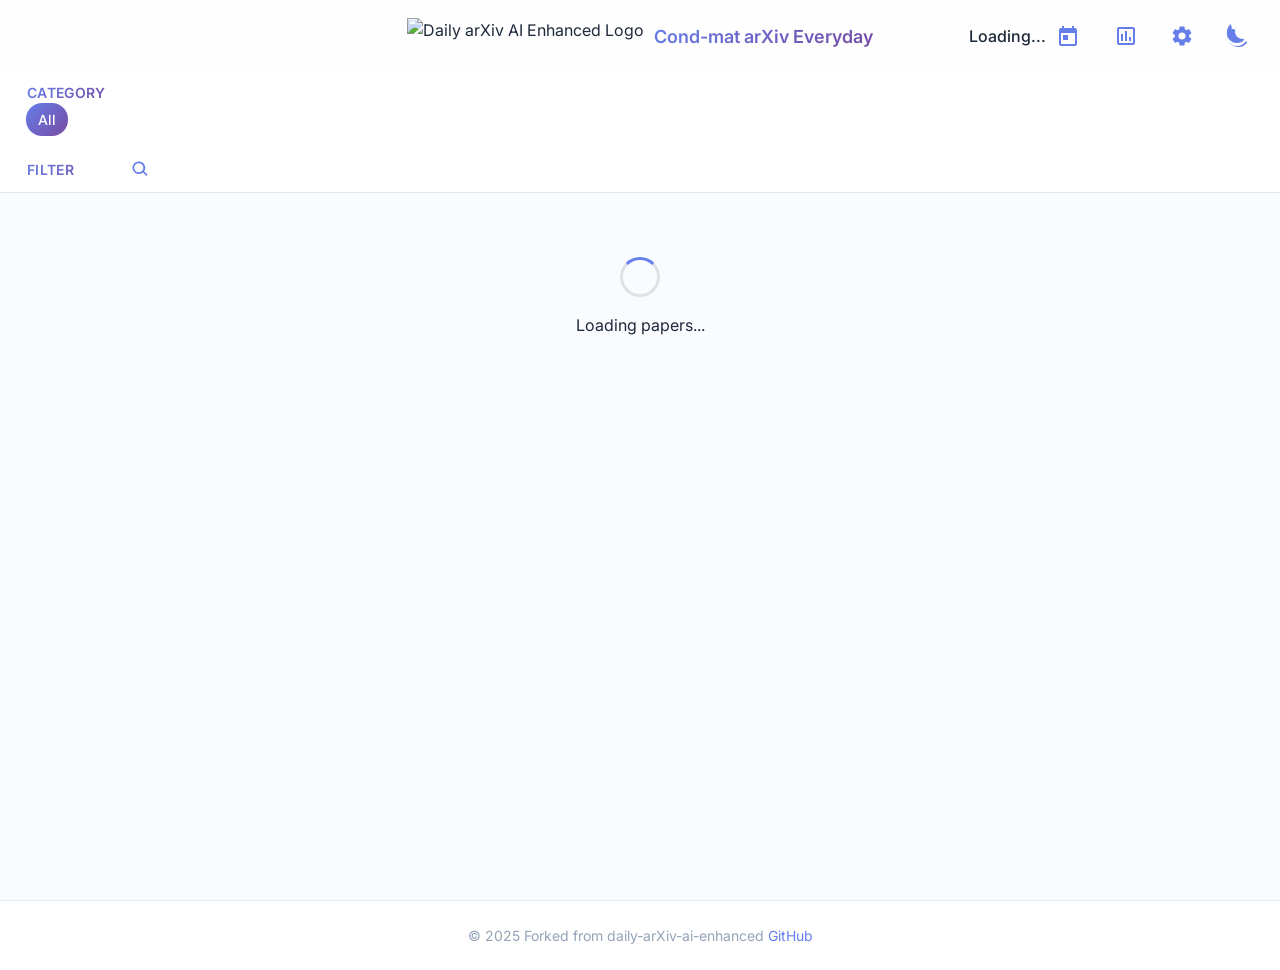
==== index.html @ be00973e "hide tool bar" ====
<!DOCTYPE html>
<html lang="zh-CN">
<head>
    <meta charset="UTF-8">
    <meta name="viewport" content="width=device-width, initial-scale=1.0">
    <meta name="description" content="Cond-mat arXiv Everyday">
    <title>Cond-mat arXiv Everyday</title>
    <link rel="icon" type="image/png" href="assets/logo2-removebg-preview.png">
    <link rel="shortcut icon" type="image/png" href="assets/logo2-removebg-preview.png">
    <link rel="stylesheet" href="css/styles.css?v=1.0.3">
    <link rel="stylesheet" href="https://fonts.googleapis.com/css2?family=Inter:wght@300;400;500;600;700&display=swap">
    <link rel="stylesheet" href="https://cdn.jsdelivr.net/npm/flatpickr/dist/flatpickr.min.css">
    <script src="https://cdn.jsdelivr.net/npm/flatpickr"></script>

    <script>
    window.MathJax = {
      tex: {
        inlineMath: [['$', '$'], ['\\(', '\\)']]
      }
    };
    </script>
    <script id="MathJax-script" async src="https://cdn.jsdelivr.net/npm/mathjax@3/es5/tex-mml-chtml.js"></script>

    <!-- Authentication Scripts -->
    <script src="js/auth-config.js"></script>
    <script src="js/auth.js"></script>
    <!-- Data Source Configuration -->
    <script src="js/data-config.js"></script>
    <script>
        // Check authentication on page load
        Auth.requireAuth();

        // Show logout button only if password protection is enabled
        document.addEventListener('DOMContentLoaded', function() {
            const logoutButton = document.getElementById('logoutButton');
            if (logoutButton && Auth.isPasswordEnabled()) {
                logoutButton.style.display = '';
            }
        });
    </script>

    <script>
        window.onerror = function(message, source, lineno, colno, error) {
            const errorDiv = document.createElement('div');
            errorDiv.style.position = 'fixed';
            errorDiv.style.bottom = '10px';
            errorDiv.style.left = '10px';
            errorDiv.style.backgroundColor = 'rgba(255, 0, 0, 0.8)';
            errorDiv.style.color = 'white';
            errorDiv.style.padding = '10px';
            errorDiv.style.borderRadius = '5px';
            errorDiv.style.zIndex = '10000';
            errorDiv.style.maxWidth = '80%';
            errorDiv.textContent = `错误: ${message} (${source}:${lineno}:${colno})`;
            document.body.appendChild(errorDiv);
            
            setTimeout(() => errorDiv.remove(), 5000);
            
            return false;
        };
    </script>
</head>
<body>
    <div class="app-container">
        <header>
            <div class="header-content">
                
                <div class="header-center">
                    <a href="index.html" class="site-logo">
                        <img src="assets/logo2-removebg-preview.png" alt="Daily arXiv AI Enhanced Logo" class="logo-image">
                        <span class="site-title">Cond-mat arXiv Everyday</span>
                    </a>
                </div>
                
                <div class="header-controls">
                    <div class="date-selector">
                        <div class="date-display">
                            <span id="currentDate">Loading...</span>
                            <button id="calendarButton" class="icon-button">
                                <svg width="24" height="24" viewBox="0 0 24 24" fill="none" xmlns="http://www.w3.org/2000/svg">
                                    <path d="M19 4H18V2H16V4H8V2H6V4H5C3.89 4 3.01 4.9 3.01 6L3 20C3 21.1 3.89 22 5 22H19C20.1 22 21 21.1 21 20V6C21 4.9 20.1 4 19 4ZM19 20H5V9H19V20ZM7 11H12V16H7V11Z" fill="currentColor"/>
                                </svg>
                            </button>
                        </div>
                    </div>
                    <a href="statistic.html" class="icon-button" title="Statistics">
                        <svg width="24" height="24" viewBox="0 0 24 24" fill="none" xmlns="http://www.w3.org/2000/svg">
                            <path d="M9 17H7V10H9V17ZM13 17H11V7H13V17ZM17 17H15V13H17V17ZM19 19H5V5H19V19.1V19ZM19 3H5C3.9 3 3 3.9 3 5V19C3 20.1 3.9 21 5 21H19C20.1 21 21 20.1 21 19V5C21 3.9 20.1 3 19 3Z" fill="currentColor"/>
                        </svg>
                    </a>
                    <a href="settings.html" class="icon-button" title="Settings">
                        <svg width="24" height="24" viewBox="0 0 24 24" fill="none" xmlns="http://www.w3.org/2000/svg">
                            <path d="M19.14 12.94c.04-.3.06-.61.06-.94 0-.32-.02-.64-.07-.94l2.03-1.58c.18-.14.23-.41.12-.61l-1.92-3.32c-.12-.22-.37-.29-.59-.22l-2.39.96c-.5-.38-1.03-.7-1.62-.94l-.36-2.54c-.04-.24-.24-.41-.48-.41h-3.84c-.24 0-.43.17-.47.41l-.36 2.54c-.59.24-1.13.57-1.62.94l-2.39-.96c-.22-.08-.47 0-.59.22L2.74 8.87c-.12.21-.08.47.12.61l2.03 1.58c-.05.3-.09.63-.09.94s.02.64.07.94l-2.03 1.58c-.18.14-.23.41-.12.61l1.92 3.32c.12.22.37.29.59.22l2.39-.96c.5.38 1.03.7 1.62.94l.36 2.54c.05.24.24.41.48.41h3.84c.24 0 .44-.17.47-.41l.36-2.54c.59-.24 1.13-.56 1.62-.94l2.39.96c.22.08.47 0 .59-.22l1.92-3.32c.12-.22.07-.47-.12-.61l-2.01-1.58zM12 15.6c-1.98 0-3.6-1.62-3.6-3.6s1.62-3.6 3.6-3.6 3.6 1.62 3.6 3.6-1.62 3.6-3.6 3.6z" fill="currentColor"/>
                        </svg>
                    </a>
                    <button id="themeToggle" class="icon-button" title="Toggle dark theme">
                        <svg id="themeIcon" width="24" height="24" viewBox="0 0 24 24" fill="none" xmlns="http://www.w3.org/2000/svg">
                            <!-- 月亮图标（暗色主题） -->
                            <path d="M9.37,5.51C9.19,6.15,9.1,6.82,9.1,7.5c0,4.08,3.32,7.4,7.4,7.4c0.68,0,1.35-0.09,1.99-0.27C17.45,17.55,14.26,19,10.8,19c-5.5,0-10-4.5-10-10 c0-3.46,1.45-6.65,3.84-8.9C5.1,2.13,5.59,2.5,6.03,2.93C2.93,5.08,1,8.3,1,12c0,5.5,4.5,10,10,10c3.7,0,6.92-1.93,8.77-4.84 c0.43,0.44,0.91,0.79,1.47,1.07C19.55,21.45,16.26,23,12.5,23C6.15,23,1,17.85,1,11.5C1,7.74,2.55,4.45,4.93,2.26 c0.28,0.56,0.63,1.04,1.07,1.47C5.08,5.07,5.5,5.1,5.92,5.1C6.7,5.1,7.46,5.26,8.17,5.56C8.54,5.41,8.96,5.51,9.37,5.51z" fill="currentColor"/>
                        </svg>
                    </button>
                    <button id="logoutButton" onclick="Auth.logout()" class="icon-button" title="Logout" style="border: none; background: transparent; cursor: pointer; color: #e74c3c; display: none;">
                        <svg width="24" height="24" viewBox="0 0 24 24" fill="none" xmlns="http://www.w3.org/2000/svg">
                            <path d="M17 7L15.59 8.41L18.17 11H8V13H18.17L15.59 15.59L17 17L22 12L17 7ZM4 5H12V3H4C2.9 3 2 3.9 2 5V19C2 20.1 2.9 21 4 21H12V19H4V5Z" fill="currentColor"/>
                        </svg>
                    </button>
                    <!-- <div class="view-controls">
                        <button id="toggleView" class="button">
                            <span class="view-icon">
                                <svg width="24" height="24" viewBox="0 0 24 24" fill="none" xmlns="http://www.w3.org/2000/svg">
                                    <path d="M4 11H9V5H4V11ZM4 18H9V12H4V18ZM10 18H15V12H10V18ZM16 18H21V12H16V18ZM10 11H15V5H10V11ZM16 5V11H21V5H16Z" fill="currentColor"/>
                                </svg>
                            </span>
                            <span>View</span>
                        </button>
                    </div> -->
                </div>
            </div>
            <div class="category-nav">
                <details class="category-label-container">
                    <summary class="category-nav-summary">
                        <span class="category-nav-label">Category</span>
                        <svg class="dropdown-icon" width="16" height="16" viewBox="0 0 24 24" fill="none" xmlns="http://www.w3.org/2000/svg">
                            <path d="M7 10L12 15L17 10" stroke="currentColor" stroke-width="2" stroke-linecap="round" stroke-linejoin="round"/>
                        </svg>
                    </summary>
                    <div class="category-scroll">
                        <button class="category-button active" data-category="all">All</button>
                        <!-- 分类按钮将通过 JavaScript 动态生成 -->
                    </div>
                </details>
                <!-- Filter Tag Container -->
                <div class="filter-label-container">
                    <span class="filter-nav-label">Filter</span>
                    <!-- Text Search (magnifier-triggered) -->
                    <div id="textSearchContainer" class="text-search">
                        <button id="textSearchToggle" class="icon-button" title="Search">
                            <svg width="20" height="20" viewBox="0 0 24 24" fill="none" xmlns="http://www.w3.org/2000/svg">
                                <path d="M10.5 3a7.5 7.5 0 105.07 13.07l3.68 3.68a1 1 0 001.41-1.41l-3.68-3.68A7.5 7.5 0 0010.5 3zm0 2a5.5 5.5 0 110 11 5.5 5.5 0 010-11z" fill="currentColor"/>
                            </svg>
                        </button>
                        <div class="search-input-wrapper" style="display: none;">
                            <input id="textSearchInput" type="text" placeholder="Type to search..." aria-label="Search" />
                            <button id="textSearchClear" class="clear-x" title="Clear" style="display: none;">×</button>
                        </div>
                    </div>
                    <div class="filter-scroll" id="filterTags">
                        <!-- Authors and Keywords will be dynamically added here -->
                    </div>
                </div>
            </div>
        </header>

        <main>
            <div class="date-picker-modal" id="datePickerModal">
                <div class="date-picker-content">
                    <div class="date-picker-body">
                        <h3 class="date-picker-title">Select Date</h3>
                        <div class="flatpickr-container">
                            <input type="text" id="datepicker" placeholder="Select Date" data-input>
                        </div>
                        <div class="date-range-selector">
                            <span class="toggle-label">Range</span>
                            <label class="toggle-switch">
                                <input type="checkbox" id="dateRangeMode">
                                <span class="toggle-slider"></span>
                            </label>
                        </div>
                    </div>
                </div>
            </div>

            <div class="paper-container" id="paperContainer">
                <div class="loading-container">
                    <div class="loading-spinner"></div>
                    <p>Loading papers...</p>
                </div>
            </div>
        </main>

        <div class="paper-modal" id="paperModal">
            <div class="paper-modal-content">
                <div class="paper-modal-header">
                    <h2 id="modalTitle">Details</h2>
                    <button id="closeModal" class="icon-button">
                        <svg width="24" height="24" viewBox="0 0 24 24" fill="none" xmlns="http://www.w3.org/2000/svg">
                            <path d="M19 6.41L17.59 5L12 10.59L6.41 5L5 6.41L10.59 12L5 17.59L6.41 19L12 13.41L17.59 19L19 17.59L13.41 12L19 6.41Z" fill="currentColor"/>
                        </svg>
                    </button>
                </div>
                <div class="paper-modal-body" id="modalBody">
                </div>
                <div class="paper-modal-footer">
                    <div class="paper-navigation">
                        <span class="navigation-hint">[ ] to navigate • space for random</span>
                        <span id="paperPosition" class="paper-position">-</span>
                    </div>
                    <div class="paper-modal-buttons">
                    <a id="kimiChatLink" href="#" target="_blank" class="button icon-button" title="Open in KimiChat">
                        <svg width="24" height="24" viewBox="0 0 24 24" fill="none" xmlns="http://www.w3.org/2000/svg">
                            <text x="4" y="17" fill="#a42c25" font-family="Arial" font-weight="bold" font-size="14">AI</text>
                        </svg>
                    </a>
                    <a id="pdfLink" href="#" target="_blank" class="button icon-button" title="Open PDF">
                        <svg width="24" height="24" viewBox="0 0 24 24" fill="none" xmlns="http://www.w3.org/2000/svg">
                            <path d="M20 2H8C6.9 2 6 2.9 6 4V16C6 17.1 6.9 18 8 18H20C21.1 18 22 17.1 22 16V4C22 2.9 21.1 2 20 2ZM20 16H8V4H20V16ZM4 6H2V20C2 21.1 2.9 22 4 22H18V20H4V6ZM16 12V9C16 8.45 15.55 8 15 8H13V13H15C15.55 13 16 12.55 16 12ZM14 9H15V12H14V9ZM18 11H19V10H18V9H19V8H17V13H18V11ZM10 11H11C11.55 11 12 10.55 12 10V9C12 8.45 11.55 8 11 8H9V13H10V11ZM10 9H11V10H10V9Z" fill="#a42c25"/>
                        </svg>
                    </a>
                    <a id="htmlLink" href="#" target="_blank" class="button icon-button" title="Open HTML">
                        <svg width="24" height="24" viewBox="0 0 24 24" fill="none" xmlns="http://www.w3.org/2000/svg">
                            <path d="M7 17L3 12L7 7M17 17L21 12L17 7M14 5L10 19" stroke="#a42c25" stroke-width="2" stroke-linecap="round" stroke-linejoin="round"/>
                        </svg>
                    </a>
                    <a id="githubLink" href="#" target="_blank" class="button icon-button" title="Open GitHub" style="display: none;">
                        <svg width="24" height="24" viewBox="0 0 24 24" fill="none" xmlns="http://www.w3.org/2000/svg">
                            <path fill-rule="evenodd" clip-rule="evenodd" d="M12 2C6.477 2 2 6.484 2 12.017c0 4.425 2.865 8.18 6.839 9.504.5.092.682-.217.682-.483 0-.237-.008-.868-.013-1.703-2.782.605-3.369-1.343-3.369-1.343-.454-1.158-1.11-1.466-1.11-1.466-.908-.62.069-.608.069-.608 1.003.07 1.531 1.032 1.531 1.032.892 1.53 2.341 1.088 2.91.832.092-.647.35-1.088.636-1.338-2.22-.253-4.555-1.113-4.555-4.951 0-1.093.39-1.988 1.029-2.688-.103-.253-.446-1.272.098-2.65 0 0 .84-.27 2.75 1.026A9.564 9.564 0 0112 6.844c.85.004 1.705.115 2.504.337 1.909-1.296 2.747-1.027 2.747-1.027.546 1.379.202 2.398.1 2.651.64.7 1.028 1.595 1.028 2.688 0 3.848-2.339 4.695-4.566 4.943.359.309.678.92.678 1.855 0 1.338-.012 2.419-.012 2.747 0 .268.18.58.688.482A10.019 10.019 0 0022 12.017C22 6.484 17.522 2 12 2z" fill="#a42c25"/>
                        </svg>
                    </a>
                    <a id="paperLink" href="#" target="_blank" class="button icon-button primary" title="Open in arXiv">
                        <svg width="24" height="24" viewBox="0 0 246.978 110.119" fill="none" xmlns="http://www.w3.org/2000/svg">
                            <path d="M134.811 46.23l24.36-29.89c1.492-1.989 2.2-3.03 1.492-4.723a5.142 5.142 0 0 0-4.481-3.161h0a4.024 4.024 0 0 0-3.008 1.108L127.035 37.824zM168.108 102.071l-32.363-38.283-.972 1.033-7.789-9.214-7.743-9.357-4.695 5.076a4.769 4.769 0 0 0 .015 6.53l47.786 51.074a3.913 3.913 0 0 0 3.137 1.192 4.394 4.394 0 0 0 4.027-2.818c.724-1.73-.076-3.441-1.403-5.233zM121.05 64.817l6.052 6.485-26.553 28.128a2.98 2.98 0 0 1-2.275 1.194 3.449 3.449 0 0 1-3.241-2.144c-.513-1.231.166-3.15 1.122-4.168l.023-.024.021-.026 24.851-29.448m-.047-1.882l-25.76 30.524c-1.286 1.372-2.084 3.777-1.365 5.5a4.705 4.705 0 0 0 4.4 2.914 4.191 4.191 0 0 0 3.161-1.563l27.382-29.007-7.814-8.372zM69.406 31.884c1.859 0 3.1 1.24 3.985 3.453 1.062-2.213 2.568-3.453 4.694-3.453h14.878a4.062 4.062 0 0 1 4.074 4.074v7.828c0 2.656-1.327 4.074-4.074 4.074-2.656 0-4.074-1.418-4.074-4.074V40.03H78.35a2.411 2.411 0 0 0-2.656 2.745v27.188h10.007c2.658 0 4.074 1.329 4.074 4.074s-1.416 4.074-4.074 4.074H59.311c-2.659 0-3.986-1.328-3.986-4.074s1.327-4.074 3.986-4.074h8.236V40.03h-7.263c-2.656 0-3.985-1.329-3.985-4.074 0-2.658 1.329-4.074 3.985-4.074zM181.068 31.884c2.656 0 4.074 1.416 4.074 4.074v34.007h10.1c2.746 0 4.074 1.329 4.074 4.074s-1.328 4.074-4.074 4.074h-28.607c-2.656 0-4.074-1.328-4.074-4.074s1.418-4.074 4.074-4.074h10.362V40.03h-8.533c-2.744 0-4.073-1.329-4.073-4.074 0-2.658 1.329-4.074 4.073-4.074zm4.22-17.615a5.859 5.859 0 1 1-5.819-5.819 5.9 5.9 0 0 1 5.819 5.819zM246.978 35.958a4.589 4.589 0 0 1-.267 1.594L231.835 75.63a3.722 3.722 0 0 1-3.721 2.48h-5.933a3.689 3.689 0 0 1-3.808-2.48l-15.055-38.081a3.23 3.23 0 0 1-.355-1.594 4.084 4.084 0 0 1 4.164-4.074 3.8 3.8 0 0 1 3.718 2.656l14.348 36.134 13.9-36.134a3.8 3.8 0 0 1 3.72-2.656 4.084 4.084 0 0 1 4.165 4.077zM32.445 31.884c5.018 0 8.206 3.312 8.206 8.4v37.831H5.143A4.813 4.813 0 0 1 0 73.186V60.157a8.256 8.256 0 0 1 7-8.148l25.507-3.572v-8.4H4.141A4.014 4.014 0 0 1 0 35.958c0-2.87 2.143-4.074 4.355-4.074zm.059 38.081V56.672l-24.354 3.4v9.9zM90.373 1.25h.077c1 .024 2.236 1.245 2.589 1.669l.023.028.024.026 46.664 50.433a3.173 3.173 0 0 1-.034 4.336l-4.893 5.2-6.876-8.134L88.487 7.13c-1.508-2.166-1.617-2.836-1.191-3.858a3.353 3.353 0 0 1 3.077-2.02m0-1.25a4.606 4.606 0 0 0-4.231 2.789c-.705 1.692-.2 2.88 1.349 5.1l39.493 47.722 7.789 9.214 5.853-6.221a4.417 4.417 0 0 0 .042-6.042L94.004 2.13S92.291.05 90.48.006z" fill="#a42c25"/>
                        </svg>
                    </a>
                    </div>
                </div>
                <div class="paper-modal-resize-handle" aria-hidden="true" title="Drag to resize"></div>
            </div>
        </div>
    </div>
    
    <footer>
        <div class="footer-content">
            <p>&copy; 2025 Forked from daily-arXiv-ai-enhanced <a href="https://github.com/dw-dengwei/daily-arXiv-ai-enhanced" target="_blank">GitHub</a></p>
        </div>
    </footer>

    <!-- 回到顶部按钮 -->
    <button id="backToTop" class="back-to-top" title="back to top">
        <svg width="24" height="24" viewBox="0 0 24 24" fill="none" xmlns="http://www.w3.org/2000/svg">
            <path d="M7 14L12 9L17 14" stroke="currentColor" stroke-width="2" stroke-linecap="round" stroke-linejoin="round"/>
        </svg>
    </button>

    <script>
      // 在桌面端默认展开分类下拉菜单
      document.addEventListener('DOMContentLoaded', function() {
        const categoryDetails = document.querySelector('details.category-label-container');
        if (categoryDetails && window.innerWidth >= 769) {
          categoryDetails.open = true;
          // 可选：阻止在桌面端关闭
          categoryDetails.addEventListener('toggle', function(e) {
            if (window.innerWidth >= 769) {
              this.open = true;
            }
          });
        }
      });
    </script>
    <script src="js/app.js?v=1.0.3"></script>
</body>
</html>
---- css/styles.css ----
/* 基础样式 */
:root {
  --primary-color: #667eea;
  --secondary-color: #764ba2;
  --accent-color: #6d2dad;
  --gradient-primary: linear-gradient(135deg, #667eea 0%, #764ba2 100%);
  --gradient-light: linear-gradient(135deg, #e0e7ff 0%, #f3e8ff 100%);
  --background-color: #fafbff;
  --card-bg-color: #ffffff;
  --background-hover: #f1f5f9;
  --text-color: #1e293b;
  --text-secondary: #475569;
  --text-tertiary: #94a3b8;
  --border-color: #e2e8f0;
  --border-accent: rgba(102, 126, 234, 0.2);
  --shadow-sm: 0 1px 3px rgba(102, 126, 234, 0.1);
  --shadow-md: 0 4px 15px rgba(102, 126, 234, 0.15);
  --shadow-lg: 0 8px 25px rgba(102, 126, 234, 0.2);
  --radius-sm: 8px;
  --radius-md: 12px;
  --transition: all 0.2s ease;
  --match-highlight: rgba(255, 223, 77, 0.22); /* 更明显的浅黄色背景 */
  --gold-color: #ffd700;
  --gold-dark: #d4af37;
  --gold-gradient: linear-gradient(135deg, #ffd700 0%, #d4af37 100%);
  --author-color: #10b981;
  --author-gradient: linear-gradient(135deg, #10b981 0%, #059669 100%);
  --keyword-color: #8b5cf6;
  --keyword-gradient: linear-gradient(135deg, #8b5cf6 0%, #7c3aed 100%);
}

* {
  margin: 0;
  padding: 0;
  box-sizing: border-box;
}

body {
  font-family: 'Inter', -apple-system, BlinkMacSystemFont, 'Segoe UI', Roboto, Helvetica, Arial, sans-serif;
  background-color: var(--background-color);
  color: var(--text-color);
  line-height: 1.5;
  -webkit-font-smoothing: antialiased;
  -moz-osx-font-smoothing: grayscale;
}

a {
  color: var(--primary-color);
  text-decoration: none;
}

a:hover {
  text-decoration: underline;
}

button {
  cursor: pointer;
  border: none;
  background: none;
  font: inherit;
  color: inherit;
}

.button {
  display: inline-flex;
  align-items: center;
  justify-content: center;
  gap: 8px;
  padding: 8px 16px;
  border-radius: var(--radius-sm);
  font-weight: 500;
  transition: var(--transition);
  background-color: var(--background-hover);
}

.button:hover {
  background-color: var(--border-color);
}

.button.primary {
  background: var(--gradient-primary);
  color: white;
  box-shadow: var(--shadow-sm);
}

.button.primary:hover {
  box-shadow: var(--shadow-md);
  transform: translateY(-1px);
}

.icon-button {
  display: flex;
  align-items: center;
  justify-content: center;
  width: 36px;
  height: 36px;
  border-radius: 50%;
  transition: var(--transition);
  color: var(--primary-color);
}

.icon-button:hover {
  background-color: rgba(102, 126, 234, 0.1);
}

/* 视图控制按钮样式 */
.view-controls {
  display: flex;
  align-items: center;
  gap: 4px;
}

.view-icon {
  display: flex;
  align-items: center;
  justify-content: center;
  margin-right: 2px;
  color: var(--primary-color);
  font-size: 14px;
}

.view-controls .button {
  border: 1px solid var(--border-accent);
  background-color: rgba(102, 126, 234, 0.05);
  padding: 4px 10px;
  font-size: 13px;
}

.view-controls .button:hover {
  background-color: rgba(102, 126, 234, 0.1);
}

.view-controls .button.active {
  background-color: rgba(102, 126, 234, 0.15);
  border-color: var(--primary-color);
  color: var(--primary-color);
  font-weight: 500;
}

/* 布局容器 */
.app-container {
  display: flex;
  flex-direction: column;
  min-height: 100vh;
}

/* 页头 */
header {
  position: sticky;
  top: 0;
  z-index: 100;
  background-color: rgba(255, 255, 255, 0.8);
  backdrop-filter: blur(10px);
  -webkit-backdrop-filter: blur(10px);
  border-bottom: 1px solid var(--border-color);
  max-height: 720px;
  overflow: hidden;
  will-change: max-height;
  transition: max-height 0.28s ease, border-color 0.28s ease, background-color 0.28s ease;
}

body.header-collapsed header {
  max-height: 0;
  border-bottom-color: transparent;
}

.header-content {
  display: flex;
  justify-content: space-between;
  align-items: center;
  padding: 16px 24px;
  max-width: 1440px;
  margin: 0 auto;
  width: 100%;
}

.header-left {
  display: flex;
  align-items: center;
  gap: 16px;
}

.header-center {
  display: flex;
  align-items: center;
  justify-content: center;
  position: absolute;
  left: 50%;
  transform: translateX(-50%);
}

.site-logo {
  display: flex;
  align-items: center;
  gap: 10px;
  text-decoration: none !important;
  color: var(--text-color);
  transition: var(--transition);
}

.site-logo:hover {
  text-decoration: none;
  opacity: 0.9;
}

.logo-image {
  height: 36px;
  width: auto;
}

.site-title {
  font-size: 18px;
  font-weight: 600;
  background: var(--gradient-primary);
  -webkit-background-clip: text;
  -webkit-text-fill-color: transparent;
  background-clip: text;
}

.header-content h1 {
  font-size: 20px;
  font-weight: 600;
}

.github-button {
  display: flex;
  align-items: center;
  gap: 8px;
  padding: 8px 16px;
  border-radius: 24px;
  background: var(--gradient-primary);
  color: white;
  font-size: 14px;
  font-weight: 500;
  transition: var(--transition);
  text-decoration: none !important;
  box-shadow: var(--shadow-sm);
}

.github-button:hover {
  background: var(--gradient-primary);
  text-decoration: none !important;
  transform: translateY(-1px);
  color: white;
  box-shadow: var(--shadow-md);
}

.github-button svg {
  fill: white;
}

.github-text {
  font-weight: 500;
}

.github-stats {
  display: flex;
  gap: 6px;
}

.star-badge,
.fork-badge {
  display: flex;
  align-items: center;
  gap: 4px;
  background-color: rgba(255, 255, 255, 0.25);
  border-radius: 12px;
  padding: 4px 8px;
  font-size: 12px;
  font-weight: 600;
}

.star-badge svg {
  fill: white;
  filter: drop-shadow(0 0 2px rgba(255, 255, 255, 0.3));
}

.fork-badge svg {
  fill: white;
  filter: drop-shadow(0 0 2px rgba(255, 255, 255, 0.3));
}

.star-count,
.fork-count {
  color: white;
  font-weight: 600;
}

.header-controls {
  display: flex;
  align-items: center;
  gap: 20px;
  margin-left: auto; 
}

.date-selector {
  display: flex;
  align-items: center;
  gap: 8px;
  border-radius: var(--radius-sm);
  padding: 2px;
}

.date-display {
  display: flex;
  align-items: center;
  gap: 4px;
  font-weight: 500;
  color: var(--text-color);
}

/* 类别导航栏 */
.category-nav {
  background-color: rgba(255, 255, 255, 0.8);
  backdrop-filter: blur(10px);
  -webkit-backdrop-filter: blur(10px);
  position: sticky;
  top: 70px;
  z-index: 10;
  min-height: 80px;
  display: flex;
  flex-direction: column;
  align-items: center; /* 居中显示 */
}

.category-nav::-webkit-scrollbar {
  display: none;
}

.category-label-container {
  display: flex;
  align-items: center;
  max-width: 1440px; /* 与main容器的max-width相同 */
  width: 100%;
  padding: 10px 24px 5px 24px; /* 减少上下内边距 */
  margin: 0 auto; /* 居中显示 */
  position: relative;
}

/* 分类下拉菜单样式 */
details.category-label-container > summary {
  list-style: none;
}
details.category-label-container > summary::-webkit-details-marker {
  display: none;
}

.category-nav-summary {
  display: flex;
  align-items: center;
  cursor: pointer;
}

.dropdown-icon {
  margin-left: 8px;
  transition: transform 0.2s ease;
}
details[open].category-label-container .dropdown-icon {
  transform: rotate(180deg);
}

/* 桌面端：保持展开状态，隐藏下拉图标 */
@media (min-width: 769px) {
  details.category-label-container {
    display: block;
  }
  .category-nav-summary .dropdown-icon {
    display: none;
  }
  details.category-label-container .category-scroll {
    display: flex;
  }
}

/* 移动端：可折叠样式 */
@media (max-width: 768px) {
  details.category-label-container {
    display: block;
    width: 100%;
  }
  .category-nav-summary {
    width: 100%;
    justify-content: space-between;
    padding: 8px 16px;
  }
  details.category-label-container .category-scroll {
    display: none;
    flex-wrap: wrap;
    padding: 8px 16px;
    gap: 8px;
  }
  details[open].category-label-container .category-scroll {
    display: flex;
  }
}


.category-nav-label, .filter-nav-label {
  font-weight: 600;
  background: var(--gradient-primary);
  -webkit-background-clip: text;
  -webkit-text-fill-color: transparent;
  background-clip: text;
  margin-right: 8px; /* 减少右侧间距 */
  white-space: nowrap;
  min-width: 90px; /* 减少宽度从120px到90px */
  letter-spacing: 0.3px; /* 减少字母间距 */
  font-size: 14px; /* 减小字体大小 */
  text-transform: uppercase;
  opacity: 1; /* 增加不透明度 */
  position: relative;
  z-index: 1;
  padding-left: 3px; /* 减少左侧内边距 */
}

/* 删除装饰线的CSS规则 */
.category-nav-label::after, .keyword-nav-label::after {
  content: none; /* 移除装饰线 */
}

.category-scroll {
  display: flex;
  flex-wrap: wrap;        /* 允许换行 */
  gap: 10px;
  width: 100%;
  justify-content: flex-start;
  overflow-x: hidden;     /* 不需要横向滚动 */
  white-space: normal;    /* 允许换行 */
}

.filter-scroll {
  display: flex;
  overflow-x: auto;
  gap: 10px;
  -ms-overflow-style: none;
  scrollbar-width: none;
  width: 100%;
  justify-content: flex-start; /* 改为左对齐 */
  flex-wrap: nowrap; /* 禁止换行 */
  white-space: nowrap; /* 确保内容不会换行 */
  /* 添加鼠标滚轮横向滚动支持 */
  overflow-y: hidden;
}

/* Text search UI */
.text-search {
  display: inline-flex;
  align-items: center;
  gap: 8px;
  margin-right: 8px;
}

.text-search .search-input-wrapper {
  display: inline-flex;
  align-items: center;
  gap: 6px;
  background-color: var(--background-hover);
  border: 1px solid var(--border-accent);
  border-radius: 16px;
  padding: 4px 8px;
}

#textSearchInput {
  border: none;
  outline: none;
  background: transparent;
  font-size: 14px;
  color: var(--text-color);
  width: 220px;
}

.text-search .clear-x {
  width: 22px;
  height: 22px;
  border-radius: 50%;
  background-color: rgba(0,0,0,0.08);
  color: var(--text-secondary);
  display: inline-flex;
  align-items: center;
  justify-content: center;
}

.text-search .clear-x:hover {
  background-color: rgba(0,0,0,0.14);
}

.filter-scroll::-webkit-scrollbar {
  display: none;
}

.filter-label-container {
  display: flex;
  align-items: center;
  max-width: 1440px; /* 与main容器的max-width相同 */
  width: 100%;
  padding: 10px 24px 5px 24px; /* 与category标签容器保持一致 */
  margin: 0 auto; /* 居中显示 */
  position: relative;
}

.category-button {
  display: inline-flex;
  align-items: center;
  justify-content: center;
  flex-shrink: 0;
  padding: 6px 12px;
  background-color: var(--background-hover);
  border-radius: 16px;
  font-size: 14px;
  font-weight: 500;
  color: var(--text-secondary);
  transition: var(--transition);
  white-space: nowrap;
  margin: 0 2px;
  box-shadow: 0 1px 2px rgba(0, 0, 0, 0.04);
}

.keyword-tag {
  display: inline-flex;
  align-items: center;
  justify-content: center;
  flex-shrink: 0;
  padding: 6px 12px;
  background-color: var(--background-hover);
  border-radius: 16px;
  font-size: 14px;
  font-weight: 500;
  color: var(--text-secondary);
  transition: var(--transition);
  white-space: nowrap;
  cursor: pointer;
  margin: 0 2px;
  box-shadow: 0 1px 2px rgba(0, 0, 0, 0.04);
}

.category-count {
  display: inline-flex;
  align-items: center;
  justify-content: center;
  margin-left: 6px;
  min-width: 20px;
  height: 20px;
  background-color: rgba(0, 0, 0, 0.05);
  border-radius: 10px;
  font-size: 12px;
  padding: 0 6px;
  transition: var(--transition);
}

.category-button:hover {
  background-color: var(--border-color);
  color: var(--text-color);
}

.keyword-tag:hover {
  background-color: var(--border-color);
  color: var(--text-color);
}

.category-button.active {
  background: var(--gradient-primary);
  color: white;
  box-shadow: var(--shadow-sm);
}

/* 作者按钮样式 */
.author-button {
  background-color: rgba(102, 126, 234, 0.08); /* primary tint */
  color: var(--primary-color);
  border: 1px solid rgba(102, 126, 234, 0.25);
}

.author-button:hover {
  background-color: rgba(102, 126, 234, 0.12);
  border-color: rgba(102, 126, 234, 0.35);
}

.author-button.active {
  background: var(--gradient-primary);
  color: white;
  border-color: var(--primary-color);
  box-shadow: 0 2px 8px rgba(102, 126, 234, 0.25);
}

/* 关键词按钮样式 */
.keyword-button {
  background-color: rgba(167, 139, 250, 0.10); /* accent tint */
  color: var(--accent-color);
  border: 1px solid rgba(167, 139, 250, 0.25);
}

.keyword-button:hover {
  background-color: rgba(167, 139, 250, 0.14);
  border-color: rgba(167, 139, 250, 0.35);
}

.keyword-button.active {
  background: linear-gradient(135deg, var(--accent-color) 0%, var(--secondary-color) 100%);
  color: white;
  border-color: var(--accent-color);
  box-shadow: 0 2px 8px rgba(167, 139, 250, 0.25);
}

.keyword-tag.active {
  background: var(--gradient-primary);
  color: white;
  box-shadow: var(--shadow-sm);
}

.category-button.active .category-count {
  background-color: rgba(255, 255, 255, 0.3);
  color: #fff;
}

/* 标签动画效果 */
.keyword-tag.tag-appear,
.category-button.tag-appear {
  animation: tagAppear 0.3s ease;
}

.keyword-tag.tag-highlight,
.category-button.tag-highlight {
  animation: tagHighlight 1s ease;
}

@keyframes tagAppear {
  0% {
    opacity: 0;
    transform: translateY(10px);
  }
  100% {
    opacity: 1;
    transform: translateY(0);
  }
}

@keyframes tagHighlight {
  0% {
    transform: scale(1);
    box-shadow: 0 0 0 rgba(102, 126, 234, 0.4);
  }
  50% {
    transform: scale(1.05);
    box-shadow: 0 0 8px rgba(102, 126, 234, 0.6);
  }
  100% {
    transform: scale(1);
    box-shadow: 0 0 0 rgba(102, 126, 234, 0.4);
  }
}

/* 主要内容区域 */
main {
  flex: 1;
  padding: 0 24px 24px 24px; /* 修改上边距为0，保持左右下边距 */
  max-width: 1440px;
  margin: 0 auto;
  width: 100%;
}

/* 论文容器 - 网格视图 */
.paper-container {
  display: grid;
  grid-template-columns: repeat(auto-fill, minmax(350px, 1fr));
  gap: 30px;
  margin-top: 24px;
  align-items: flex-start;
}

/* 论文容器 - 列表视图 */
.paper-container.list-view {
  display: flex;
  flex-direction: column;
  gap: 20px;
}

/* 论文卡片 - 网格视图 */
.paper-card {
  background-color: var(--card-bg-color);
  border-radius: var(--radius-md);
  box-shadow: var(--shadow-sm);
  overflow: visible;
  transition: var(--transition);
  cursor: pointer;
  height: auto;
  min-height: 100%;
  display: flex;
  flex-direction: column;
  position: relative;
}

.paper-card:hover {
  box-shadow: var(--shadow-md);
  transform: translateY(-2px);
  background-color: var(--background-light);
}

.paper-card-header {
  padding: 16px;
  border-bottom: 1px solid var(--border-color);
}

.paper-card-title {
  font-size: 16px;
  font-weight: 600;
  margin-bottom: 12px;
  line-height: 1.5;
  overflow: visible;
}

.paper-card-authors {
  font-size: 14px;
  color: var(--text-secondary);
  margin-bottom: 12px;
  line-height: 1.4;
  overflow: visible;
}

/* 作者列表项样式 */
.paper-card-authors .author-item {
  display: inline;
  white-space: nowrap;
}

/* 作者省略号样式 */
.paper-card-authors .author-ellipsis {
  display: inline;
  color: var(--text-tertiary);
  font-weight: 500;
  margin: 0 2px;
  user-select: none;
}

.paper-card-categories {
  display: flex;
  flex-wrap: wrap;
  gap: 6px;
  margin-bottom: 6px;
}

.category-tag {
  font-size: 12px;
  padding: 2px 8px;
  border-radius: 12px;
  background-color: var(--background-hover);
  color: var(--text-secondary);
  border: 1px solid var(--border-accent);
}

.paper-card-body {
  padding: 20px;
  flex-grow: 1;
  display: flex;
  flex-direction: column;
}

.paper-card-summary {
  font-size: 14px;
  color: var(--text-secondary);
  line-height: 1.5;
  overflow: visible;
  margin-bottom: 20px;
  border-left: 3px solid var(--primary-color);
  padding-left: 12px;
  background-color: rgba(102, 126, 234, 0.05);
  padding: 12px;
  border-radius: 6px;
}

.paper-card-footer {
  margin-top: auto;
  display: flex;
  justify-content: space-between;
  align-items: center;
}

.paper-card-date {
  font-size: 12px;
  color: var(--text-tertiary);
}

.paper-card-link {
  font-size: 14px;
  color: var(--primary-color);
  font-weight: 500;
}

/* 论文卡片 - 列表视图 */
.list-view .paper-card {
  flex-direction: row;
  align-items: center;
  padding: 16px;
  gap: 20px;
}

.list-view .paper-card-header {
  padding: 0;
  border-bottom: none;
  flex: 1;
}

.list-view .paper-card-body {
  padding: 0;
  flex: 2;
}

.list-view .paper-card-footer {
  margin-top: 0;
  padding: 0;
  flex: 0 0 auto;
}

/* 论文详情模态框 */
.paper-modal {
  display: none;
  position: fixed;
  top: 0;
  left: 0;
  width: 100%;
  height: 100%;
  background-color: rgba(0, 0, 0, 0.5);
  z-index: 1000;
  overflow-y: auto;
  backdrop-filter: blur(5px);
  -webkit-backdrop-filter: blur(5px);
}

.paper-modal.active {
  display: flex;
  justify-content: center;
  align-items: flex-start;
}

.paper-modal-content {
  background-color: var(--card-bg-color);
  border-radius: var(--radius-md);
  box-shadow: var(--shadow-md);
  box-sizing: border-box;
  width: 90%;
  max-width: min(1400px, calc(100vw - 32px));
  min-width: 680px;
  min-height: 420px;
  margin: 60px auto;
  max-height: calc(100vh - 120px);
  display: flex;
  flex-direction: column;
  position: relative;
  animation: modalFadeIn 0.3s ease;
}

.paper-modal-content.is-resizing {
  animation: none;
}

@keyframes modalFadeIn {
  from {
    opacity: 0;
    transform: translateY(20px);
  }
  to {
    opacity: 1;
    transform: translateY(0);
  }
}

.paper-modal-header {
  padding: 20px;
  border-bottom: 1px solid var(--border-color);
  display: flex;
  justify-content: space-between;
  align-items: center;
  position: relative;
}

.paper-modal-header h2 {
  font-size: 20px;
  font-weight: 600;
}

.paper-modal-body {
  padding: 20px;
  overflow-y: auto;
  flex: 1;
}

.paper-modal-body h3 {
  font-size: 18px;
  font-weight: 600;
  margin-bottom: 16px;
}

.paper-modal-body p {
  margin-bottom: 16px;
  line-height: 1.6;
}

.paper-modal-footer {
  display: flex;
  justify-content: space-between;
  align-items: center;
  gap: 8px;
  padding: 16px 26px 26px 16px;
  border-top: 1px solid var(--border-color);
}

.paper-navigation {
  display: flex;
  flex-direction: column;
  align-items: flex-start;
  gap: 4px;
}

.paper-modal-buttons {
  display: flex;
  gap: 8px;
  align-items: center;
}

.paper-modal-footer .button.icon-button {
  width: 40px;
  height: 40px;
  padding: 8px;
  display: flex;
  align-items: center;
  justify-content: center;
  transition: all 0.2s ease;
  position: relative;
  border: none;
  background: none;
}

.paper-modal-footer .button.icon-button:not(.primary) {
  color: var(--text-primary);
}

.paper-modal-footer .button.icon-button:not(.primary):hover {
  color: var(--primary-color);
  transform: translateY(-1px);
}

/* Special styling for arXiv logo */
.paper-modal-footer #paperLink svg {
  width: 60px;
  height: 27px;
  margin: -2px -10px;
}

.paper-modal-footer .button.icon-button.primary {
  background: none;
}

.paper-modal-footer .button.icon-button.primary:hover {
  transform: translateY(-1px);
}

/* Tooltip styles */
.paper-modal-footer .button.icon-button::after {
  content: attr(title);
  position: absolute;
  bottom: 100%;
  left: 50%;
  transform: translateX(-50%);
  padding: 4px 8px;
  background-color: rgba(0, 0, 0, 0.8);
  color: white;
  font-size: 12px;
  border-radius: 4px;
  white-space: nowrap;
  opacity: 0;
  visibility: hidden;
  transition: all 0.2s ease;
  pointer-events: none;
  margin-bottom: 5px;
}

.paper-modal-footer .button.icon-button:hover::after {
  opacity: 1;
  visibility: visible;
}

.paper-modal-resize-handle {
  position: absolute;
  right: 8px;
  bottom: 8px;
  width: 18px;
  height: 18px;
  cursor: nwse-resize;
  border-radius: 4px;
  color: rgba(107, 114, 128, 0.9);
  z-index: 2;
  touch-action: none;
}

.paper-modal-resize-handle::before {
  content: "";
  position: absolute;
  inset: 0;
  border-radius: inherit;
  background:
    linear-gradient(135deg,
      transparent 0 46%,
      currentColor 46% 52%,
      transparent 52% 64%,
      currentColor 64% 70%,
      transparent 70% 82%,
      currentColor 82% 88%,
      transparent 88% 100%);
  opacity: 0.7;
  transition: opacity 0.2s ease;
}

.paper-modal-resize-handle:hover::before {
  opacity: 1;
}

.paper-modal-resizing,
.paper-modal-resizing * {
  cursor: nwse-resize !important;
  user-select: none !important;
}

.navigation-hint {
  font-size: 12px;
  color: var(--text-tertiary);
  font-weight: 500;
}

.paper-position {
  font-size: 14px;
  color: var(--text-secondary);
  font-weight: 600;
}

/* 日期选择器样式 */
.date-picker-modal {
  position: fixed;
  top: 0;
  left: 0;
  right: 0;
  bottom: 0;
  background-color: rgba(0, 0, 0, 0.5);
  display: flex;
  align-items: center;
  justify-content: center;
  z-index: 1000;
  opacity: 0;
  visibility: hidden;
  transition: var(--transition);
  backdrop-filter: blur(5px);
  -webkit-backdrop-filter: blur(5px);
  pointer-events: none;
}

.date-picker-modal.active {
  opacity: 1;
  visibility: visible;
  pointer-events: auto;
}

.date-picker-content {
  background-color: var(--card-bg-color);
  border-radius: var(--radius-md);
  box-shadow: 0 10px 25px rgba(0, 0, 0, 0.1);
  width: 100%;
  max-width: 360px;
  max-height: 90vh;
  overflow-y: auto;
  animation: modalFadeIn 0.3s ease forwards;
  padding: 24px;
  border: 1px solid rgba(0, 0, 0, 0.08);
}

.date-picker-header {
  display: flex;
  justify-content: space-between;
  align-items: center;
  padding: 16px 20px;
  border-bottom: 1px solid var(--border-color);
}

.date-picker-header h3 {
  font-size: 18px;
  font-weight: 600;
}

.date-picker-body {
  padding: 0;
}

.date-picker-title {
  font-size: 18px;
  font-weight: 600;
  margin: 0 0 16px 0;
  color: var(--primary-color);
  text-align: center;
}

.flatpickr-container {
  margin-bottom: 20px;
  width: 100%;
}

.flatpickr-container input {
  display: none;
}

/* Make flatpickr calendar take full width */
.flatpickr-calendar {
  width: 100% !important;
  max-width: 100% !important;
  padding: 0 !important;
  box-sizing: border-box !important;
  background: transparent !important;
  box-shadow: none !important;
  border: none !important;
}

.flatpickr-months {
  width: 100% !important;
  padding: 0;
  margin-bottom: 10px;
  background-color: transparent !important;
}

.flatpickr-month {
  background-color: transparent !important;
  color: var(--text-color) !important;
}

.flatpickr-current-month {
  padding: 0 !important;
  font-size: 18px !important;
  font-weight: 600 !important;
}

.flatpickr-monthDropdown-months {
  font-weight: 600 !important;
  color: var(--text-color) !important;
}

.flatpickr-prev-month, .flatpickr-next-month {
  padding: 5px !important;
  fill: var(--primary-color) !important;
  color: var(--primary-color) !important;
}

.flatpickr-prev-month:hover, .flatpickr-next-month:hover {
  background-color: rgba(0, 0, 0, 0.05) !important;
  border-radius: 50% !important;
}

.flatpickr-weekdays {
  width: 100% !important;
  background-color: transparent !important;
  margin-bottom: 5px;
}

.flatpickr-weekday {
  height: 28px;
  line-height: 28px;
  flex: 1;
  background-color: transparent !important;
  color: var(--text-secondary) !important;
  font-weight: 500 !important;
  font-size: 14px !important;
}

.flatpickr-days {
  width: 100% !important;
  display: flex !important;
  justify-content: center !important;
  background-color: transparent !important;
}

.dayContainer {
  width: 100% !important;
  min-width: 100% !important;
  max-width: 100% !important;
  display: flex !important;
  flex-wrap: wrap !important;
  /* justify-content: flex-start !important; */
  padding: 0 !important;
}

.flatpickr-day {
  margin: 2px;
  height: 36px !important;
  line-height: 36px !important;
  border-radius: 50% !important;
  /* max-width: 36px !important; */
  width: calc(100% / 7 ) !important;
  flex: 0 0 calc(100% / 7 ) !important;
  display: inline-flex !important;
  justify-content: center !important;
  align-items: center !important;
  box-sizing: border-box !important;
  font-weight: 400 !important;
  color: var(--text-color) !important;
  border: none !important;
}

.flatpickr-day.today {
  border: none !important;
  background-color: rgba(102, 126, 234, 0.1) !important;
  color: var(--primary-color) !important;
  font-weight: 600 !important;
}

.flatpickr-day.selected, 
.flatpickr-day.startRange, 
.flatpickr-day.endRange, 
.flatpickr-day.selected.inRange, 
.flatpickr-day.startRange.inRange, 
.flatpickr-day.endRange.inRange, 
.flatpickr-day.selected:focus, 
.flatpickr-day.startRange:focus, 
.flatpickr-day.endRange:focus, 
.flatpickr-day.selected:hover, 
.flatpickr-day.startRange:hover, 
.flatpickr-day.endRange:hover, 
.flatpickr-day.selected.prevMonthDay, 
.flatpickr-day.startRange.prevMonthDay, 
.flatpickr-day.endRange.prevMonthDay, 
.flatpickr-day.selected.nextMonthDay, 
.flatpickr-day.startRange.nextMonthDay, 
.flatpickr-day.endRange.nextMonthDay {
  background: var(--gradient-primary) !important;
  border-color: var(--primary-color) !important;
  color: white !important;
  font-weight: 600 !important;
  box-shadow: var(--shadow-sm) !important;
}

.flatpickr-day.inRange, 
.flatpickr-day.prevMonthDay.inRange, 
.flatpickr-day.nextMonthDay.inRange, 
.flatpickr-day.today.inRange, 
.flatpickr-day.prevMonthDay.today.inRange, 
.flatpickr-day.nextMonthDay.today.inRange {
  background: rgba(102, 126, 234, 0.15) !important;
  border-color: transparent !important;
  color: var(--text-color) !important;
  box-shadow: none !important;
}

.flatpickr-day:hover, 
.flatpickr-day.prevMonthDay:hover, 
.flatpickr-day.nextMonthDay:hover, 
.flatpickr-day:focus, 
.flatpickr-day.prevMonthDay:focus, 
.flatpickr-day.nextMonthDay:focus {
  background: rgba(0, 0, 0, 0.05) !important;
  border-color: transparent !important;
}

.flatpickr-day.flatpickr-disabled, 
.flatpickr-day.flatpickr-disabled:hover,
.flatpickr-day.prevMonthDay, 
.flatpickr-day.nextMonthDay, 
.flatpickr-day.notAllowed {
  color: rgba(57, 57, 57, 0.3) !important;
  background: transparent !important;
  cursor: not-allowed;
}

.date-range-selector {
  display: flex;
  align-items: center;
  justify-content: center;
  padding: 12px 0;
  border-top: 1px solid var(--border-color);
  background-color: rgba(0, 0, 0, 0.02);
  border-radius: 0 0 var(--radius-md) var(--radius-md);
  margin: 16px -24px -24px -24px;
}

.toggle-switch {
  position: relative;
  display: inline-block;
  width: 42px;
  height: 22px;
  margin: 0 10px;
}

.toggle-switch input {
  opacity: 0;
  width: 0;
  height: 0;
}

.toggle-slider {
  position: absolute;
  cursor: pointer;
  top: 0;
  left: 0;
  right: 0;
  bottom: 0;
  background-color: var(--border-color);
  transition: .3s;
  border-radius: 24px;
  box-shadow: inset 0 1px 3px rgba(0, 0, 0, 0.1);
}

.toggle-slider:before {
  position: absolute;
  content: "";
  height: 16px;
  width: 16px;
  left: 3px;
  top: 50%;
  transform: translateY(-50%);
  background-color: white;
  transition: .3s;
  border-radius: 50%;
  box-shadow: 0 1px 3px rgba(0, 0, 0, 0.15);
}

input:checked + .toggle-slider {
  background: var(--gradient-primary);
}

input:focus + .toggle-slider {
  box-shadow: inset 0 1px 3px rgba(0, 0, 0, 0.1), 0 0 0 2px rgba(102, 126, 234, 0.2);
}

input:checked + .toggle-slider:before {
  transform: translate(20px, -50%);
}

.toggle-label {
  font-size: 13px;
  font-weight: 500;
  color: var(--text-secondary);
  user-select: none;
  min-width: 40px;
  text-align: center;
}

@media (max-width: 768px) {
  .header-content {
    padding: 12px 16px;
  }
  
  .header-center {
    position: static;
    transform: none;
    margin-bottom: 8px;
  }

  .site-title {
    display: none;
  }

  .logo-image {
    height: 30px;
  }
  
  .header-left {
    display: none;
  }
  
  .header-controls {
    margin-left: auto;
  }
  
  details.category-label-container .category-scroll {
    padding: 8px 16px;
    max-width: 100%; /* 在移动端占满宽度 */
    justify-content: flex-start; /* 在移动端左对齐 */
    flex-wrap: wrap; /* 允许换行 */
    display: none;
  }
  details[open].category-label-container .category-scroll {
    display: flex;
  }
  
  .filter-scroll {
    padding: 0 16px 8px;
    margin-top: -4px;
    gap: 6px;
    max-width: 100%; /* 在移动端占满宽度 */
    justify-content: flex-start; /* 在移动端左对齐 */
    flex-wrap: nowrap; /* 确保不换行 */
  }
  
  .category-button, .keyword-tag {
    padding: 4px 10px;
    font-size: 12px;
    border-radius: 14px;
    margin: 0 2px; /* 调整为水平边距 */
  }
  
  main {
    padding: 0 16px 16px 16px; /* 调整与类别/关键词区域保持一致 */
    padding-left: 10px;
  }
  
  .paper-container {
    padding: 0;
    margin-top: 16px;
  }
  
  .keyword-tag-container {
    margin: 6px 16px 0;
    padding: 8px 12px;
  }
  
  .keyword-tag-header {
    margin-bottom: 6px;
  }
  
  .keyword-tags {
    gap: 6px;
    min-height: 24px;
    padding: 4px;
  }
  
  .keyword-tags .keyword-tag {
    padding: 3px 8px;
    font-size: 12px;
    border-radius: 12px;
  }
  
  .list-view .paper-card {
    flex-direction: column;
  }
  
  .list-view .paper-card-header,
  .list-view .paper-card-body {
    width: 100%;
  }
  
  .paper-modal-content {
    width: 95%;
    min-width: 0;
    min-height: 0;
    max-height: 85vh;
  }

  .paper-modal-footer {
    padding: 16px;
  }

  .paper-modal-resize-handle {
    display: none;
  }
  
  .paper-sections {
    flex-direction: column;
  }
  
  .date-picker-content {
    width: 95%;
  }
}

/* 加载状态 */
.loading-container {
  display: flex;
  flex-direction: column;
  align-items: center;
  justify-content: center;
  padding: 40px;
  grid-column: 1 / -1;
}

.loading-spinner {
  width: 40px;
  height: 40px;
  border: 3px solid rgba(0, 0, 0, 0.1);
  border-radius: 50%;
  border-top-color: var(--primary-color);
  animation: spinner 1s linear infinite;
  margin-bottom: 16px;
}

@keyframes spinner {
  to {
    transform: rotate(360deg);
  }
}

/* 页脚 */
footer {
  background-color: #fff;
  border-top: 1px solid var(--border-color);
  padding: 24px;
  margin-top: auto;
}

.footer-content {
  max-width: 1440px;
  margin: 0 auto;
  text-align: center;
  color: var(--text-tertiary);
  font-size: 14px;
}

/* 添加对论文索引号和详情部分的样式 */
.paper-card-index {
  font-weight: 600;
  color: white;
  background: var(--gradient-primary);
  width: 28px;
  height: 28px;
  border-radius: 50%;
  display: flex;
  align-items: center;
  justify-content: center;
  font-size: 14px;
  box-shadow: 0 2px 4px rgba(102, 126, 234, 0.2);
  position: absolute;
  top: -10px;
  left: -10px;
  z-index: 5;
}

.paper-sections {
  margin-top: 16px;
  display: grid;
  grid-template-columns: repeat(auto-fit, minmax(300px, 1fr));
  gap: 16px;
}

.paper-section {
  background-color: rgba(102, 126, 234, 0.03);
  border-radius: var(--radius-sm);
  padding: 16px;
  border-left: 3px solid var(--primary-color);
}

.paper-section h4 {
  margin-top: 0;
  margin-bottom: 8px;
  color: var(--primary-color);
  font-size: 16px;
}

.original-abstract {
  border-left: 3px solid var(--border-color);
  padding-left: 16px;
  color: var(--text-secondary);
}

/* 在列表视图中调整索引显示 */
.list-view .paper-card-index {
  position: relative;
  top: auto;
  left: auto;
  margin-right: 12px;
  margin-top: auto;
  margin-bottom: auto;
}

/* 设置模态框样式 */
.settings-modal {
  position: fixed;
  top: 0;
  left: 0;
  width: 100%;
  height: 100%;
  background-color: rgba(15, 23, 42, 0.6);
  backdrop-filter: blur(4px);
  z-index: 1000;
  display: flex;
  justify-content: center;
  align-items: center;
  opacity: 0;
  visibility: hidden;
  transition: opacity 0.3s ease, visibility 0.3s ease;
}

.settings-modal.active {
  opacity: 1;
  visibility: visible;
}

.settings-modal-content {
  background-color: var(--card-bg-color);
  border-radius: var(--radius-md);
  width: 90%;
  max-width: 600px;
  max-height: 85vh;
  box-shadow: var(--shadow-lg);
  display: flex;
  flex-direction: column;
  transform: translateY(20px);
  transition: transform 0.3s cubic-bezier(0.34, 1.56, 0.64, 1);
  overflow: hidden;
}

.settings-modal.active .settings-modal-content {
  transform: translateY(0);
}

.settings-modal-header {
  display: flex;
  justify-content: space-between;
  align-items: center;
  padding: 20px 24px;
  border-bottom: 1px solid var(--border-color);
}

.settings-modal-header h2 {
  font-size: 20px;
  font-weight: 600;
  margin: 0;
  background: var(--gradient-primary);
  -webkit-background-clip: text;
  -webkit-text-fill-color: transparent;
  background-clip: text;
}

.settings-modal-body {
  padding: 24px;
  overflow-y: auto;
  max-height: calc(85vh - 140px);
}

.settings-section {
  margin-bottom: 28px;
}

.settings-section:last-child {
  margin-bottom: 0;
}

.settings-section h3 {
  font-size: 16px;
  font-weight: 600;
  margin-bottom: 16px;
  color: var(--text-color);
}

.settings-item {
  margin-bottom: 20px;
  display: flex;
  align-items: center;
  justify-content: space-between;
}

.settings-item:last-child {
  margin-bottom: 0;
}

.settings-item label {
  font-size: 14px;
  font-weight: 500;
  color: var(--text-secondary);
}

.settings-input {
  background-color: var(--background-color);
  border: 1px solid var(--border-color);
  border-radius: var(--radius-sm);
  padding: 8px 12px;
  font-size: 14px;
  color: var(--text-color);
  transition: var(--transition);
  width: 180px;
}

.settings-input:focus {
  border-color: var(--primary-color);
  outline: none;
  box-shadow: 0 0 0 2px rgba(102, 126, 234, 0.2);
}

.settings-modal-footer {
  display: flex;
  justify-content: flex-end;
  gap: 12px;
  padding: 16px 24px;
  border-top: 1px solid var(--border-color);
}

.tag-selector {
  display: flex;
  flex-direction: column;
  gap: 8px;
  width: 180px;
}

.selected-tags {
  display: flex;
  flex-wrap: wrap;
  gap: 8px;
  margin-bottom: 8px;
}

.selected-tags .category-tag {
  display: inline-flex;
  align-items: center;
  background-color: rgba(102, 126, 234, 0.1);
  color: var(--primary-color);
  border-radius: 16px;
  padding: 4px 12px;
  font-size: 12px;
  font-weight: 500;
  cursor: pointer;
  transition: var(--transition);
}

.selected-tags .category-tag:hover {
  background-color: rgba(102, 126, 234, 0.2);
}

.range-selector {
  display: flex;
  align-items: center;
  gap: 12px;
  width: 180px;
}

.settings-range {
  flex: 1;
  height: 4px;
  -webkit-appearance: none;
  appearance: none;
  background: var(--gradient-light);
  border-radius: 2px;
  outline: none;
}

.settings-range::-webkit-slider-thumb {
  -webkit-appearance: none;
  appearance: none;
  width: 16px;
  height: 16px;
  border-radius: 50%;
  background: var(--gradient-primary);
  cursor: pointer;
  box-shadow: var(--shadow-sm);
}

.settings-range::-moz-range-thumb {
  width: 16px;
  height: 15px;
  border-radius: 50%;
  background: var(--gradient-primary);
  cursor: pointer;
  box-shadow: var(--shadow-sm);
  border: none;
}

#fontSizeValue {
  font-size: 14px;
  color: var(--text-secondary);
  min-width: 40px;
  text-align: right;
}

@media (max-width: 768px) {
  .settings-item {
    flex-direction: column;
    align-items: flex-start;
    gap: 8px;
  }
  
  .settings-input, 
  .tag-selector,
  .range-selector {
    width: 100%;
  }
}

.clear-button {
  background-color: var(--text-tertiary);
  color: white;
  font-size: 13px;
  padding: 4px 10px;
  margin: 4px 2px; /* 添加边距与其他按钮一致 */
}

.clear-button:hover {
  background-color: var(--text-secondary);
}

/* 类别标签和关键词标签样式 */
.category-label {
  font-weight: 600;
  color: var(--text-color);
  margin-right: 6px;
}

.keyword-label {
  font-weight: 600;
  color: var(--text-color);
  margin-right: 6px;
  white-space: nowrap;
  margin-left: 0;
  min-width: 90px; /* 减少宽度从120px到90px，与Category标签保持一致 */
}

.author-label {
  font-weight: 600;
  color: var(--text-color);
  margin-right: 6px;
  white-space: nowrap;
  margin-left: 0;
  min-width: 90px; /* 与Category和Keyword标签保持一致 */
}

.logic-indicator {
  display: inline-flex;
  align-items: center;
  justify-content: center;
  background: var(--gradient-primary);
  color: white;
  border-radius: 12px;
  padding: 3px 8px;
  font-size: 12px;
  font-weight: 600;
  margin-right: 8px;
  box-shadow: 0 1px 3px rgba(0, 0, 0, 0.1);
  letter-spacing: 0.5px;
}

.filter-logic-hint {
  font-size: 11px;
  opacity: 0.85;
  font-weight: 500;
  margin-left: 4px;
  letter-spacing: 0;
  text-transform: none;
}

  padding-left: 3px; /* 减少左侧内边距 */
}


.author-tag {
  display: inline-flex;
  align-items: center;
  justify-content: center;
  padding: 4px 12px;
  margin-right: 8px;
  background-color: var(--tag-bg);
  color: var(--text-secondary);
  border-radius: 16px;
  font-size: 13px;
  font-weight: 500;
  cursor: pointer;
  transition: all 0.2s ease;
  user-select: none;
}

.author-tag.active {
  background: var(--gradient-primary);
  color: white;
  box-shadow: 0 2px 4px rgba(0, 0, 0, 0.1);
}

.author-tag:hover {
  background-color: var(--tag-hover-bg);
}

.author-tag.active:hover {
  background: var(--gradient-primary-hover);
}

/* 高亮样式 */
.keyword-highlight {
  background-color: rgba(255, 215, 0, 0.15);
  border-radius: 3px;
  padding: 0 2px;
  font-weight: inherit;
  color: inherit;
  position: relative;
  display: inline-block;
  box-shadow: 0 0 0 1px rgba(255, 215, 0, 0.3);
  transition: all 0.2s ease;
}

.keyword-highlight:hover {
  background-color: rgba(255, 215, 0, 0.25);
  box-shadow: 0 0 0 1px rgba(255, 215, 0, 0.4);
}

.author-highlight {
  background-color: rgba(255, 215, 0, 0.12);
  border-radius: 3px;
  padding: 0 2px;
  font-weight: inherit;
  color: inherit;
  position: relative;
  display: inline-block;
  box-shadow: 0 0 0 1px rgba(255, 215, 0, 0.25);
  transition: all 0.2s ease;
}

.author-highlight:hover {
  background-color: rgba(255, 215, 0, 0.2);
  box-shadow: 0 0 0 1px rgba(255, 215, 0, 0.35);
}

.paper-modal-body .highlight-info .keyword-sample {
  background-color: rgba(255, 215, 0, 0.15);
  border: 1px solid rgba(255, 215, 0, 0.3);
}

.paper-modal-body .highlight-info .author-sample {
  background-color: rgba(255, 215, 0, 0.12);
  border: 1px solid rgba(255, 215, 0, 0.25);
}

/* 添加一个高亮动画效果 */
@keyframes highlightPulse {
  0% {
    box-shadow: 0 0 0 1px rgba(102, 126, 234, 0.3);
  }
  50% {
    box-shadow: 0 0 0 2px rgba(102, 126, 234, 0.5);
  }
  100% {
    box-shadow: 0 0 0 1px rgba(102, 126, 234, 0.3);
  }
}

.paper-card:hover .keyword-highlight,
.paper-card:hover .author-highlight {
  animation: highlightPulse 1.5s ease-in-out infinite;
}

/* 在弹窗中也保持高亮的良好显示 */
.paper-modal-body .keyword-highlight,
.paper-modal-body .author-highlight {
  display: inline;
  line-height: inherit;
}

/* 当同时存在关键词和作者高亮时，在模态窗口中显示一个提示 */
.paper-modal-body .highlight-info {
  margin-top: 10px;
  font-size: 12px;
  color: var(--text-tertiary);
  display: flex;
  gap: 10px;
}

.paper-modal-body .highlight-info span {
  display: flex;
  align-items: center;
  gap: 4px;
}

.paper-modal-body .highlight-info .sample {
  width: 12px;
  height: 12px;
  border-radius: 2px;
}

/* 匹配论文卡片的高亮样式 */
.paper-card.matched-paper {
  box-shadow: 0 0 0 2px var(--gold-color), var(--shadow-md);
  background-color: var(--match-highlight);
  position: relative;
  z-index: 2;
  border: 1px solid rgba(255, 215, 0, 0.45);
}

.paper-card.matched-paper:hover {
  box-shadow: 0 0 0 2px var(--gold-color), var(--shadow-lg);
  transform: translateY(-3px);
  border: 1px solid rgba(255, 215, 0, 0.5);
}

/* 移除这个 ::after 星星，只使用 .match-badge */
.paper-card.matched-paper::after {
  display: none;
}

/* 保留原始的关键帧动画，因为其他地方可能会用到 */
@keyframes goldPulse {
  0% {
    box-shadow: 0 0 0 0 rgba(255, 215, 0, 0.7);
  }
  70% {
    box-shadow: 0 0 0 8px rgba(255, 215, 0, 0);
  }
  100% {
    box-shadow: 0 0 0 0 rgba(255, 215, 0, 0);
  }
}

/* 为匹配论文添加列表视图的特殊样式 */
.list-view .paper-card.matched-paper {
  border-left: 4px solid var(--gold-color);
}

/* 优化移动端显示效果 */
@media (max-width: 768px) {
  .paper-card.matched-paper::after {
    top: -4px;
    right: -4px;
    width: 20px;
    height: 20px;
    background-size: 12px 12px;
  }
}

/* 匹配论文在详情页中的样式 */
.matched-paper-details {
  position: relative;
  border-left: 4px solid var(--gold-color);
  padding-left: 16px;
  background-color: var(--match-highlight);
  border-radius: var(--radius-md);
  padding: 20px;
  box-shadow: inset 0 0 0 1px rgba(255, 215, 0, 0.3);
}

.match-indicator {
  position: absolute;
  top: -10px;
  right: 10px;
  background: var(--gold-gradient);
  color: white;
  font-size: 12px;
  font-weight: 600;
  padding: 4px 12px 4px 28px;
  border-radius: 12px;
  box-shadow: 0 2px 4px rgba(212, 175, 55, 0.4);
  z-index: 1;
  letter-spacing: 0.5px;
  animation: fadeIn 0.5s ease-out;
  background-image: url("data:image/svg+xml,%3Csvg xmlns='http://www.w3.org/2000/svg' width='14' height='14' viewBox='0 0 24 24' fill='none' stroke='white' stroke-width='2.5' stroke-linecap='round' stroke-linejoin='round'%3E%3Cpath d='M12 2L15.09 8.26L22 9.27L17 14.14L18.18 21.02L12 17.77L5.82 21.02L7 14.14L2 9.27L8.91 8.26L12 2z'/%3E%3C/svg%3E");
  background-repeat: no-repeat;
  background-position: 8px center;
  background-size: 14px 14px;
}

@keyframes fadeIn {
  from { opacity: 0; transform: translateY(-10px); }
  to { opacity: 1; transform: translateY(0); }
}

@media (max-width: 768px) {
  .matched-paper-details {
    padding: 15px;
  }
  
  .match-indicator {
    font-size: 11px;
    padding: 3px 10px;
    top: -8px;
    right: 8px;
  }
}

/* 匹配标记样式 */
.match-badge {
  position: absolute;
  top: -6px;
  right: -6px;
  width: 24px;
  height: 24px;
  background: var(--gold-gradient);
  border-radius: 50%;
  display: flex;
  align-items: center;
  justify-content: center;
  box-shadow: 0 2px 6px rgba(212, 175, 55, 0.5);
  z-index: 5;
  background-image: url("data:image/svg+xml,%3Csvg xmlns='http://www.w3.org/2000/svg' width='14' height='14' viewBox='0 0 24 24' fill='white' stroke='white' stroke-width='1' stroke-linecap='round' stroke-linejoin='round'%3E%3Cpath d='M12 2L15.09 8.26L22 9.27L17 14.14L18.18 21.02L12 17.77L5.82 21.02L7 14.14L2 9.27L8.91 8.26L12 2z'/%3E%3C/svg%3E");
  background-repeat: no-repeat;
  background-position: center;
  background-size: 14px 14px;
  animation: goldPulse 2s infinite;
  cursor: help;
}

@keyframes starShine {
  0% { 
    transform: scale(1) rotate(0deg); 
    box-shadow: 0 2px 6px rgba(212, 175, 55, 0.5);
  }
  50% { 
    transform: scale(1.1) rotate(5deg); 
    box-shadow: 0 2px 10px rgba(255, 215, 0, 0.7);
  }
  100% { 
    transform: scale(1) rotate(0deg); 
    box-shadow: 0 2px 6px rgba(212, 175, 55, 0.5);
  }
}

.list-view .match-badge {
  position: absolute;
  top: -6px; 
  right: -6px;
  transform: none;
}

@media (max-width: 768px) {
  .match-badge {
    width: 20px;
    height: 20px;
    background-size: 12px 12px;
    top: -4px;
    right: -4px;
  }
}

/* 匹配信息样式 */
.match-info {
  display: flex;
  align-items: flex-start;
  gap: 15px;
  margin: 16px 0;
  padding: 15px;
  background-color: rgba(255, 215, 0, 0.05);
  border-radius: var(--radius-sm);
  border: 1px solid rgba(255, 215, 0, 0.2);
  position: relative;
}

.match-star-icon {
  flex-shrink: 0;
  width: 36px;
  height: 36px;
  background: var(--gold-gradient);
  border-radius: 50%;
  display: flex;
  align-items: center;
  justify-content: center;
  box-shadow: 0 2px 8px rgba(212, 175, 55, 0.4);
  background-image: url("data:image/svg+xml,%3Csvg xmlns='http://www.w3.org/2000/svg' width='20' height='20' viewBox='0 0 24 24' fill='white' stroke='white' stroke-width='1' stroke-linecap='round' stroke-linejoin='round'%3E%3Cpath d='M12 2L15.09 8.26L22 9.27L17 14.14L18.18 21.02L12 17.77L5.82 21.02L7 14.14L2 9.27L8.91 8.26L12 2z'/%3E%3C/svg%3E");
  background-repeat: no-repeat;
  background-position: center;
  background-size: 20px 20px;
  animation: starTwinkle 4s infinite;
}

@keyframes starTwinkle {
  0%, 100% {
    transform: scale(1);
    opacity: 1;
  }
  50% {
    transform: scale(1.15);
    opacity: 0.9;
    box-shadow: 0 2px 12px rgba(255, 215, 0, 0.7);
  }
}

.match-details {
  flex-grow: 1;
}

.match-details h4 {
  margin: 0 0 8px 0;
  color: var(--gold-dark);
  font-size: 16px;
  font-weight: 600;
}

.match-details p {
  margin: 0;
  color: var(--text-secondary);
  font-size: 14px;
  line-height: 1.5;
}

@media (max-width: 768px) {
  .match-info {
    padding: 12px;
    gap: 12px;
  }
  
  .match-star-icon {
    width: 30px;
    height: 30px;
    background-size: 16px 16px;
  }
  
  .match-details h4 {
    font-size: 15px;
  }
  
  .match-details p {
    font-size: 13px;
  }
}

/* 在移动端优化高亮样式 */
@media (max-width: 768px) {
  .keyword-highlight, .author-highlight {
    padding: 0 1px;
    border-radius: 2px;
  }
}

/* Paper index badge for modal titles */
.paper-index-badge {
  font-weight: 600;
  color: white;
  background: var(--gradient-primary);
  width: 32px;
  height: 32px;
  border-radius: 50%;
  display: flex;
  align-items: center;
  justify-content: center;
  font-size: 14px;
  box-shadow: 0 2px 4px rgba(102, 126, 234, 0.2);
  position: absolute;
  top: -12px;
  left: -12px;
  z-index: 5;
}

/* Random paper indicator */
.random-paper-indicator {
  position: fixed;
  top: 20px;
  right: 20px;
  background: var(--accent-color);
  color: white;
  padding: 8px 16px;
  border-radius: 20px;
  font-size: 12px;
  font-weight: 600;
  z-index: 10001;
  display: flex;
  align-items: center;
  gap: 6px;
  animation: fadeInOut 3s ease-in-out;
  box-shadow: var(--shadow-md);
}

.random-paper-indicator::before {
  content: "🎲";
  font-size: 14px;
}

@keyframes fadeInOut {
  0% { 
    opacity: 0; 
    transform: translateY(-10px) scale(0.9);
  }
  20% { 
    opacity: 1; 
    transform: translateY(0) scale(1);
  }
  80% { 
    opacity: 1; 
    transform: translateY(0) scale(1);
  }
  100% { 
    opacity: 0; 
    transform: translateY(-10px) scale(0.9);
  }
}

@media (max-width: 768px) {
  .random-paper-indicator {
    top: 10px;
    right: 10px;
    padding: 6px 12px;
    font-size: 11px;
  }

}

.pdf-preview-section {
  margin-top: 2rem;
  border-top: 1px solid #eee;
  padding-top: 0rem;
}

.pdf-header {
  display: flex;
  align-items: center;
  justify-content: space-between;
  margin-bottom: 1rem;
}

.pdf-expand-btn {
  background: none;
  border: none;
  cursor: pointer;
  padding: 8px;
  border-radius: 4px;
  transition: background-color 0.2s;
}

.pdf-expand-btn:hover {
  background-color: rgba(0, 0, 0, 0.05);
}

.pdf-expand-btn svg {
  fill: #666;
  transition: fill 0.2s;
}

.pdf-expand-btn:hover svg {
  fill: #333;
}

.pdf-container {
  transition: all 0.3s ease;
}

.pdf-overlay {
  position: fixed;
  top: 0;
  left: 0;
  right: 0;
  bottom: 0;
  background-color: rgba(0, 0, 0, 0.5);
  z-index: 999; /* 确保在模态框之上，但在展开的PDF之下 */
}

.pdf-container.expanded {
  position: fixed;
  top: 50%;
  left: 50%;
  transform: translate(-50%, -50%);
  width: 90vw;
  height: 90vh;
  z-index: 1000;
  background: white;
  box-shadow: 0 4px 12px rgba(0, 0, 0, 0.15);
}

.pdf-container.expanded iframe {
  height: 100% !important;
}

.pdf-container {
  background: #f5f5f5;
  border-radius: 8px;
  padding: 1rem;
  margin-top: 1rem;
  box-shadow: 0 2px 4px rgba(0, 0, 0, 0.1);
}

.pdf-container iframe {
  border-radius: 4px;
  background: white;
  display: block;
  margin: 0 auto;
}

/* 回到顶部按钮样式 */
.back-to-top {
  position: fixed;
  bottom: 30px;
  right: 30px;
  width: 50px;
  height: 50px;
  background: white;
  border: none;
  border-radius: 12px;
  color: var(--primary-color);
  cursor: pointer;
  display: flex;
  align-items: center;
  justify-content: center;
  box-shadow: var(--shadow-lg);
  transition: all 0.3s ease;
  opacity: 0;
  visibility: hidden;
  transform: translateY(20px);
  z-index: 1000;
}

.back-to-top:hover {
  transform: translateY(-2px);
  box-shadow: 0 12px 30px rgba(102, 126, 234, 0.2);
  background: var(--gradient-light);
}

.back-to-top:active {
  transform: translateY(0);
}

.back-to-top.visible {
  opacity: 1;
  visibility: visible;
  transform: translateY(0);
}

.back-to-top svg {
  transition: transform 0.2s ease;
}

.back-to-top:hover svg {
  transform: translateY(-1px);
}

/* 响应式设计 */
@media (max-width: 768px) {
  .back-to-top {
    bottom: 20px;
    right: 20px;
    width: 45px;
    height: 45px;
    border-radius: 10px;
  }
  
  .back-to-top svg {
    width: 20px;
    height: 20px;
  }
}

/* GitHub Link Styles */
.github-link {
  display: inline-flex;
  align-items: center;
  padding: 4px 8px;
  background-color: #f6f8fa;
  color: #24292f;
  border: 1px solid rgba(27, 31, 36, 0.15);
  border-radius: 6px;
  font-size: 12px;
  font-weight: 500;
  margin-left: 10px;
  transition: all 0.2s ease;
  text-decoration: none;
}

.github-link:hover {
  background-color: #f3f4f6;
  text-decoration: none;
  border-color: rgba(27, 31, 36, 0.15);
}

.github-link.hot-repo {
  /* background-color: #fff8c5;  Removed yellow background */
  border-color: rgba(27, 31, 36, 0.15);
  color: #24292f;
}

.github-link.outdated-repo {
  /* opacity: 0.7; Removed opacity */
}

.github-stars {
  margin-left: 4px;
  color: #57606a;
}

.hot-icon {
  margin-left: 4px;
}

.warning-icon {
  margin-left: 4px;
}

.paper-card-footer {
  display: flex;
  justify-content: space-between;
  align-items: center;
}

.footer-left {
  display: flex;
  align-items: center;
}

/* 深色主题变量覆盖 */
body.theme-dark {
  --background-color: #121826;
  --card-bg-color: #1e293b;
  --text-color: #f1f5f9;
  --text-secondary: #cbd5e1;
  --text-tertiary: #94a3b8;
  --border-color: #334155;
  --border-accent: rgba(102, 126, 234, 0.4);
  --shadow-sm: 0 1px 3px rgba(0, 0, 0, 0.3);
  --shadow-md: 0 4px 15px rgba(0, 0, 0, 0.4);
  --shadow-lg: 0 8px 25px rgba(0, 0, 0, 0.5);
  --background-hover: #2d3748;
}

body.theme-dark header {
  background-color: rgba(18, 24, 38, 0.8);
}

body.theme-dark .category-nav {
  background-color: rgba(18, 24, 38, 0.8);
}
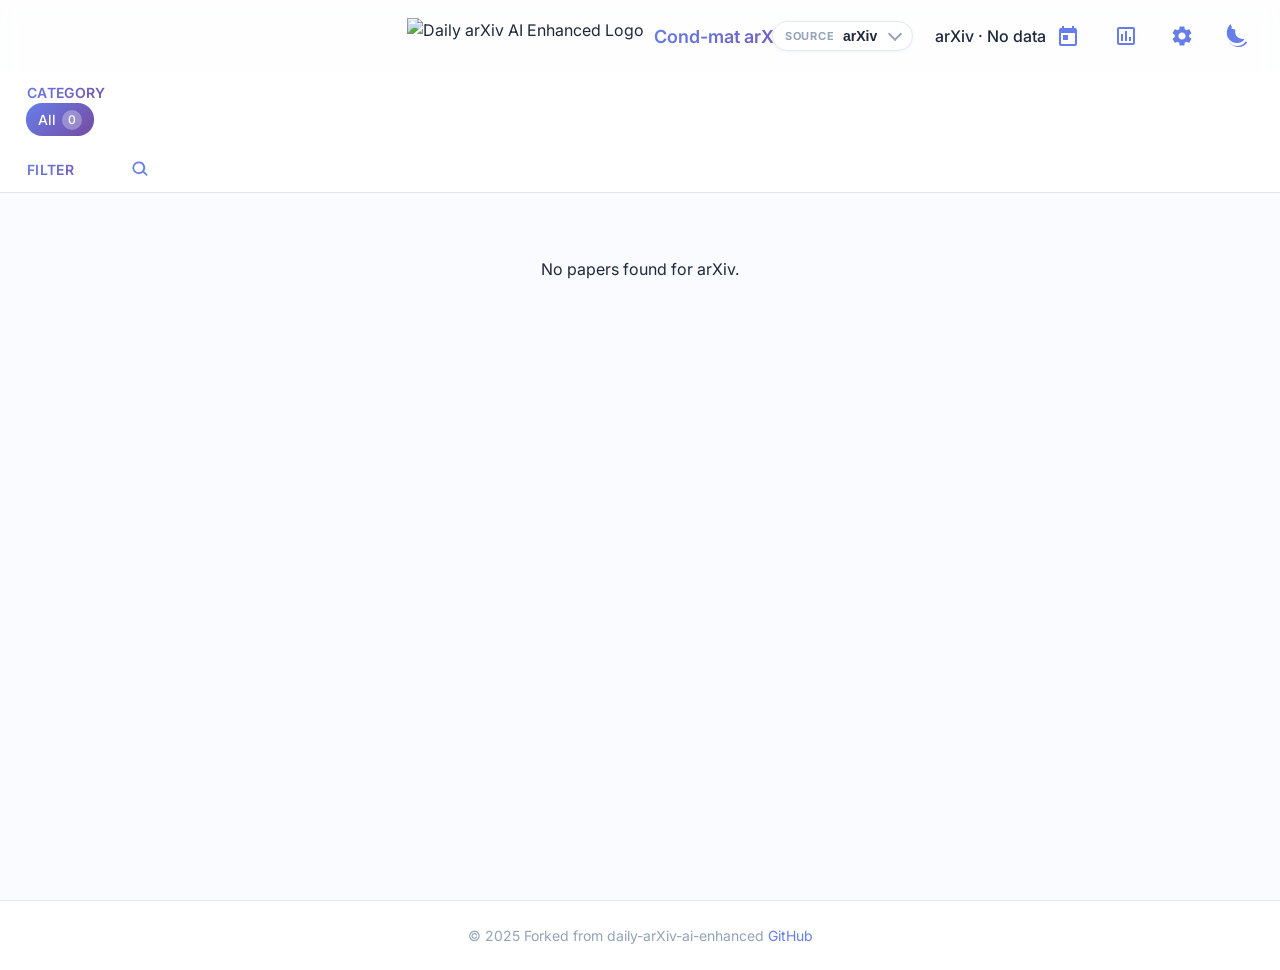
==== commit aa172667: "add aps" ====
--- a/index.html
+++ b/index.html
@@ -73,6 +73,10 @@
                 </div>
                 
                 <div class="header-controls">
+                    <div class="data-source-selector">
+                        <label for="dataSourceSelect" class="data-source-label">Source</label>
+                        <select id="dataSourceSelect" class="data-source-select" aria-label="Select data source"></select>
+                    </div>
                     <div class="date-selector">
                         <div class="date-display">
                             <span id="currentDate">Loading...</span>
@@ -182,11 +186,25 @@
             <div class="paper-modal-content">
                 <div class="paper-modal-header">
                     <h2 id="modalTitle">Details</h2>
-                    <button id="closeModal" class="icon-button">
-                        <svg width="24" height="24" viewBox="0 0 24 24" fill="none" xmlns="http://www.w3.org/2000/svg">
-                            <path d="M19 6.41L17.59 5L12 10.59L6.41 5L5 6.41L10.59 12L5 17.59L6.41 19L12 13.41L17.59 19L19 17.59L13.41 12L19 6.41Z" fill="currentColor"/>
-                        </svg>
-                    </button>
+                    <div class="paper-modal-header-actions">
+                        <div class="paper-modal-nav-buttons">
+                            <button type="button" class="button icon-button" title="Previous paper" aria-label="Previous paper" data-paper-nav="prev">
+                                <svg width="24" height="24" viewBox="0 0 24 24" fill="none" xmlns="http://www.w3.org/2000/svg">
+                                    <path d="M15 6L9 12L15 18" stroke="currentColor" stroke-width="2" stroke-linecap="round" stroke-linejoin="round"/>
+                                </svg>
+                            </button>
+                            <button type="button" class="button icon-button" title="Next paper" aria-label="Next paper" data-paper-nav="next">
+                                <svg width="24" height="24" viewBox="0 0 24 24" fill="none" xmlns="http://www.w3.org/2000/svg">
+                                    <path d="M9 6L15 12L9 18" stroke="currentColor" stroke-width="2" stroke-linecap="round" stroke-linejoin="round"/>
+                                </svg>
+                            </button>
+                        </div>
+                        <button id="closeModal" class="icon-button">
+                            <svg width="24" height="24" viewBox="0 0 24 24" fill="none" xmlns="http://www.w3.org/2000/svg">
+                                <path d="M19 6.41L17.59 5L12 10.59L6.41 5L5 6.41L10.59 12L5 17.59L6.41 19L12 13.41L17.59 19L19 17.59L13.41 12L19 6.41Z" fill="currentColor"/>
+                            </svg>
+                        </button>
+                    </div>
                 </div>
                 <div class="paper-modal-body" id="modalBody">
                 </div>
@@ -196,31 +214,43 @@
                         <span id="paperPosition" class="paper-position">-</span>
                     </div>
                     <div class="paper-modal-buttons">
-                    <a id="kimiChatLink" href="#" target="_blank" class="button icon-button" title="Open in KimiChat">
-                        <svg width="24" height="24" viewBox="0 0 24 24" fill="none" xmlns="http://www.w3.org/2000/svg">
-                            <text x="4" y="17" fill="#a42c25" font-family="Arial" font-weight="bold" font-size="14">AI</text>
-                        </svg>
-                    </a>
-                    <a id="pdfLink" href="#" target="_blank" class="button icon-button" title="Open PDF">
-                        <svg width="24" height="24" viewBox="0 0 24 24" fill="none" xmlns="http://www.w3.org/2000/svg">
-                            <path d="M20 2H8C6.9 2 6 2.9 6 4V16C6 17.1 6.9 18 8 18H20C21.1 18 22 17.1 22 16V4C22 2.9 21.1 2 20 2ZM20 16H8V4H20V16ZM4 6H2V20C2 21.1 2.9 22 4 22H18V20H4V6ZM16 12V9C16 8.45 15.55 8 15 8H13V13H15C15.55 13 16 12.55 16 12ZM14 9H15V12H14V9ZM18 11H19V10H18V9H19V8H17V13H18V11ZM10 11H11C11.55 11 12 10.55 12 10V9C12 8.45 11.55 8 11 8H9V13H10V11ZM10 9H11V10H10V9Z" fill="#a42c25"/>
-                        </svg>
-                    </a>
-                    <a id="htmlLink" href="#" target="_blank" class="button icon-button" title="Open HTML">
-                        <svg width="24" height="24" viewBox="0 0 24 24" fill="none" xmlns="http://www.w3.org/2000/svg">
-                            <path d="M7 17L3 12L7 7M17 17L21 12L17 7M14 5L10 19" stroke="#a42c25" stroke-width="2" stroke-linecap="round" stroke-linejoin="round"/>
-                        </svg>
-                    </a>
-                    <a id="githubLink" href="#" target="_blank" class="button icon-button" title="Open GitHub" style="display: none;">
-                        <svg width="24" height="24" viewBox="0 0 24 24" fill="none" xmlns="http://www.w3.org/2000/svg">
-                            <path fill-rule="evenodd" clip-rule="evenodd" d="M12 2C6.477 2 2 6.484 2 12.017c0 4.425 2.865 8.18 6.839 9.504.5.092.682-.217.682-.483 0-.237-.008-.868-.013-1.703-2.782.605-3.369-1.343-3.369-1.343-.454-1.158-1.11-1.466-1.11-1.466-.908-.62.069-.608.069-.608 1.003.07 1.531 1.032 1.531 1.032.892 1.53 2.341 1.088 2.91.832.092-.647.35-1.088.636-1.338-2.22-.253-4.555-1.113-4.555-4.951 0-1.093.39-1.988 1.029-2.688-.103-.253-.446-1.272.098-2.65 0 0 .84-.27 2.75 1.026A9.564 9.564 0 0112 6.844c.85.004 1.705.115 2.504.337 1.909-1.296 2.747-1.027 2.747-1.027.546 1.379.202 2.398.1 2.651.64.7 1.028 1.595 1.028 2.688 0 3.848-2.339 4.695-4.566 4.943.359.309.678.92.678 1.855 0 1.338-.012 2.419-.012 2.747 0 .268.18.58.688.482A10.019 10.019 0 0022 12.017C22 6.484 17.522 2 12 2z" fill="#a42c25"/>
-                        </svg>
-                    </a>
-                    <a id="paperLink" href="#" target="_blank" class="button icon-button primary" title="Open in arXiv">
-                        <svg width="24" height="24" viewBox="0 0 246.978 110.119" fill="none" xmlns="http://www.w3.org/2000/svg">
-                            <path d="M134.811 46.23l24.36-29.89c1.492-1.989 2.2-3.03 1.492-4.723a5.142 5.142 0 0 0-4.481-3.161h0a4.024 4.024 0 0 0-3.008 1.108L127.035 37.824zM168.108 102.071l-32.363-38.283-.972 1.033-7.789-9.214-7.743-9.357-4.695 5.076a4.769 4.769 0 0 0 .015 6.53l47.786 51.074a3.913 3.913 0 0 0 3.137 1.192 4.394 4.394 0 0 0 4.027-2.818c.724-1.73-.076-3.441-1.403-5.233zM121.05 64.817l6.052 6.485-26.553 28.128a2.98 2.98 0 0 1-2.275 1.194 3.449 3.449 0 0 1-3.241-2.144c-.513-1.231.166-3.15 1.122-4.168l.023-.024.021-.026 24.851-29.448m-.047-1.882l-25.76 30.524c-1.286 1.372-2.084 3.777-1.365 5.5a4.705 4.705 0 0 0 4.4 2.914 4.191 4.191 0 0 0 3.161-1.563l27.382-29.007-7.814-8.372zM69.406 31.884c1.859 0 3.1 1.24 3.985 3.453 1.062-2.213 2.568-3.453 4.694-3.453h14.878a4.062 4.062 0 0 1 4.074 4.074v7.828c0 2.656-1.327 4.074-4.074 4.074-2.656 0-4.074-1.418-4.074-4.074V40.03H78.35a2.411 2.411 0 0 0-2.656 2.745v27.188h10.007c2.658 0 4.074 1.329 4.074 4.074s-1.416 4.074-4.074 4.074H59.311c-2.659 0-3.986-1.328-3.986-4.074s1.327-4.074 3.986-4.074h8.236V40.03h-7.263c-2.656 0-3.985-1.329-3.985-4.074 0-2.658 1.329-4.074 3.985-4.074zM181.068 31.884c2.656 0 4.074 1.416 4.074 4.074v34.007h10.1c2.746 0 4.074 1.329 4.074 4.074s-1.328 4.074-4.074 4.074h-28.607c-2.656 0-4.074-1.328-4.074-4.074s1.418-4.074 4.074-4.074h10.362V40.03h-8.533c-2.744 0-4.073-1.329-4.073-4.074 0-2.658 1.329-4.074 4.073-4.074zm4.22-17.615a5.859 5.859 0 1 1-5.819-5.819 5.9 5.9 0 0 1 5.819 5.819zM246.978 35.958a4.589 4.589 0 0 1-.267 1.594L231.835 75.63a3.722 3.722 0 0 1-3.721 2.48h-5.933a3.689 3.689 0 0 1-3.808-2.48l-15.055-38.081a3.23 3.23 0 0 1-.355-1.594 4.084 4.084 0 0 1 4.164-4.074 3.8 3.8 0 0 1 3.718 2.656l14.348 36.134 13.9-36.134a3.8 3.8 0 0 1 3.72-2.656 4.084 4.084 0 0 1 4.165 4.077zM32.445 31.884c5.018 0 8.206 3.312 8.206 8.4v37.831H5.143A4.813 4.813 0 0 1 0 73.186V60.157a8.256 8.256 0 0 1 7-8.148l25.507-3.572v-8.4H4.141A4.014 4.014 0 0 1 0 35.958c0-2.87 2.143-4.074 4.355-4.074zm.059 38.081V56.672l-24.354 3.4v9.9zM90.373 1.25h.077c1 .024 2.236 1.245 2.589 1.669l.023.028.024.026 46.664 50.433a3.173 3.173 0 0 1-.034 4.336l-4.893 5.2-6.876-8.134L88.487 7.13c-1.508-2.166-1.617-2.836-1.191-3.858a3.353 3.353 0 0 1 3.077-2.02m0-1.25a4.606 4.606 0 0 0-4.231 2.789c-.705 1.692-.2 2.88 1.349 5.1l39.493 47.722 7.789 9.214 5.853-6.221a4.417 4.417 0 0 0 .042-6.042L94.004 2.13S92.291.05 90.48.006z" fill="#a42c25"/>
-                        </svg>
-                    </a>
+                        <div class="paper-modal-nav-buttons">
+                            <button type="button" class="button icon-button" title="Previous paper" aria-label="Previous paper" data-paper-nav="prev">
+                                <svg width="24" height="24" viewBox="0 0 24 24" fill="none" xmlns="http://www.w3.org/2000/svg">
+                                    <path d="M15 6L9 12L15 18" stroke="currentColor" stroke-width="2" stroke-linecap="round" stroke-linejoin="round"/>
+                                </svg>
+                            </button>
+                            <button type="button" class="button icon-button" title="Next paper" aria-label="Next paper" data-paper-nav="next">
+                                <svg width="24" height="24" viewBox="0 0 24 24" fill="none" xmlns="http://www.w3.org/2000/svg">
+                                    <path d="M9 6L15 12L9 18" stroke="currentColor" stroke-width="2" stroke-linecap="round" stroke-linejoin="round"/>
+                                </svg>
+                            </button>
+                        </div>
+                        <a id="kimiChatLink" href="#" target="_blank" class="button icon-button" title="Open in KimiChat">
+                            <svg width="24" height="24" viewBox="0 0 24 24" fill="none" xmlns="http://www.w3.org/2000/svg">
+                                <text x="4" y="17" fill="#a42c25" font-family="Arial" font-weight="bold" font-size="14">AI</text>
+                            </svg>
+                        </a>
+                        <a id="pdfLink" href="#" target="_blank" class="button icon-button" title="Open PDF">
+                            <svg width="24" height="24" viewBox="0 0 24 24" fill="none" xmlns="http://www.w3.org/2000/svg">
+                                <path d="M20 2H8C6.9 2 6 2.9 6 4V16C6 17.1 6.9 18 8 18H20C21.1 18 22 17.1 22 16V4C22 2.9 21.1 2 20 2ZM20 16H8V4H20V16ZM4 6H2V20C2 21.1 2.9 22 4 22H18V20H4V6ZM16 12V9C16 8.45 15.55 8 15 8H13V13H15C15.55 13 16 12.55 16 12ZM14 9H15V12H14V9ZM18 11H19V10H18V9H19V8H17V13H18V11ZM10 11H11C11.55 11 12 10.55 12 10V9C12 8.45 11.55 8 11 8H9V13H10V11ZM10 9H11V10H10V9Z" fill="#a42c25"/>
+                            </svg>
+                        </a>
+                        <a id="htmlLink" href="#" target="_blank" class="button icon-button" title="Open HTML">
+                            <svg width="24" height="24" viewBox="0 0 24 24" fill="none" xmlns="http://www.w3.org/2000/svg">
+                                <path d="M7 17L3 12L7 7M17 17L21 12L17 7M14 5L10 19" stroke="#a42c25" stroke-width="2" stroke-linecap="round" stroke-linejoin="round"/>
+                            </svg>
+                        </a>
+                        <a id="githubLink" href="#" target="_blank" class="button icon-button" title="Open GitHub" style="display: none;">
+                            <svg width="24" height="24" viewBox="0 0 24 24" fill="none" xmlns="http://www.w3.org/2000/svg">
+                                <path fill-rule="evenodd" clip-rule="evenodd" d="M12 2C6.477 2 2 6.484 2 12.017c0 4.425 2.865 8.18 6.839 9.504.5.092.682-.217.682-.483 0-.237-.008-.868-.013-1.703-2.782.605-3.369-1.343-3.369-1.343-.454-1.158-1.11-1.466-1.11-1.466-.908-.62.069-.608.069-.608 1.003.07 1.531 1.032 1.531 1.032.892 1.53 2.341 1.088 2.91.832.092-.647.35-1.088.636-1.338-2.22-.253-4.555-1.113-4.555-4.951 0-1.093.39-1.988 1.029-2.688-.103-.253-.446-1.272.098-2.65 0 0 .84-.27 2.75 1.026A9.564 9.564 0 0112 6.844c.85.004 1.705.115 2.504.337 1.909-1.296 2.747-1.027 2.747-1.027.546 1.379.202 2.398.1 2.651.64.7 1.028 1.595 1.028 2.688 0 3.848-2.339 4.695-4.566 4.943.359.309.678.92.678 1.855 0 1.338-.012 2.419-.012 2.747 0 .268.18.58.688.482A10.019 10.019 0 0022 12.017C22 6.484 17.522 2 12 2z" fill="#a42c25"/>
+                            </svg>
+                        </a>
+                        <a id="paperLink" href="#" target="_blank" class="button icon-button primary" title="Open in arXiv">
+                            <svg width="24" height="24" viewBox="0 0 246.978 110.119" fill="none" xmlns="http://www.w3.org/2000/svg">
+                                <path d="M134.811 46.23l24.36-29.89c1.492-1.989 2.2-3.03 1.492-4.723a5.142 5.142 0 0 0-4.481-3.161h0a4.024 4.024 0 0 0-3.008 1.108L127.035 37.824zM168.108 102.071l-32.363-38.283-.972 1.033-7.789-9.214-7.743-9.357-4.695 5.076a4.769 4.769 0 0 0 .015 6.53l47.786 51.074a3.913 3.913 0 0 0 3.137 1.192 4.394 4.394 0 0 0 4.027-2.818c.724-1.73-.076-3.441-1.403-5.233zM121.05 64.817l6.052 6.485-26.553 28.128a2.98 2.98 0 0 1-2.275 1.194 3.449 3.449 0 0 1-3.241-2.144c-.513-1.231.166-3.15 1.122-4.168l.023-.024.021-.026 24.851-29.448m-.047-1.882l-25.76 30.524c-1.286 1.372-2.084 3.777-1.365 5.5a4.705 4.705 0 0 0 4.4 2.914 4.191 4.191 0 0 0 3.161-1.563l27.382-29.007-7.814-8.372zM69.406 31.884c1.859 0 3.1 1.24 3.985 3.453 1.062-2.213 2.568-3.453 4.694-3.453h14.878a4.062 4.062 0 0 1 4.074 4.074v7.828c0 2.656-1.327 4.074-4.074 4.074-2.656 0-4.074-1.418-4.074-4.074V40.03H78.35a2.411 2.411 0 0 0-2.656 2.745v27.188h10.007c2.658 0 4.074 1.329 4.074 4.074s-1.416 4.074-4.074 4.074H59.311c-2.659 0-3.986-1.328-3.986-4.074s1.327-4.074 3.986-4.074h8.236V40.03h-7.263c-2.656 0-3.985-1.329-3.985-4.074 0-2.658 1.329-4.074 3.985-4.074zM181.068 31.884c2.656 0 4.074 1.416 4.074 4.074v34.007h10.1c2.746 0 4.074 1.329 4.074 4.074s-1.328 4.074-4.074 4.074h-28.607c-2.656 0-4.074-1.328-4.074-4.074s1.418-4.074 4.074-4.074h10.362V40.03h-8.533c-2.744 0-4.073-1.329-4.073-4.074 0-2.658 1.329-4.074 4.073-4.074zm4.22-17.615a5.859 5.859 0 1 1-5.819-5.819 5.9 5.9 0 0 1 5.819 5.819zM246.978 35.958a4.589 4.589 0 0 1-.267 1.594L231.835 75.63a3.722 3.722 0 0 1-3.721 2.48h-5.933a3.689 3.689 0 0 1-3.808-2.48l-15.055-38.081a3.23 3.23 0 0 1-.355-1.594 4.084 4.084 0 0 1 4.164-4.074 3.8 3.8 0 0 1 3.718 2.656l14.348 36.134 13.9-36.134a3.8 3.8 0 0 1 3.72-2.656 4.084 4.084 0 0 1 4.165 4.077zM32.445 31.884c5.018 0 8.206 3.312 8.206 8.4v37.831H5.143A4.813 4.813 0 0 1 0 73.186V60.157a8.256 8.256 0 0 1 7-8.148l25.507-3.572v-8.4H4.141A4.014 4.014 0 0 1 0 35.958c0-2.87 2.143-4.074 4.355-4.074zm.059 38.081V56.672l-24.354 3.4v9.9zM90.373 1.25h.077c1 .024 2.236 1.245 2.589 1.669l.023.028.024.026 46.664 50.433a3.173 3.173 0 0 1-.034 4.336l-4.893 5.2-6.876-8.134L88.487 7.13c-1.508-2.166-1.617-2.836-1.191-3.858a3.353 3.353 0 0 1 3.077-2.02m0-1.25a4.606 4.606 0 0 0-4.231 2.789c-.705 1.692-.2 2.88 1.349 5.1l39.493 47.722 7.789 9.214 5.853-6.221a4.417 4.417 0 0 0 .042-6.042L94.004 2.13S92.291.05 90.48.006z" fill="#a42c25"/>
+                            </svg>
+                        </a>
                     </div>
                 </div>
                 <div class="paper-modal-resize-handle" aria-hidden="true" title="Drag to resize"></div>
--- a/css/styles.css
+++ b/css/styles.css
@@ -293,6 +293,53 @@
   margin-left: auto; 
 }
 
+.data-source-selector {
+  position: relative;
+  display: inline-flex;
+  align-items: center;
+  gap: 8px;
+  min-width: 132px;
+  padding: 6px 30px 6px 12px;
+  border: 1px solid var(--border-color);
+  border-radius: 999px;
+  background-color: var(--card-bg-color);
+  box-shadow: var(--shadow-sm);
+}
+
+.data-source-selector::after {
+  content: '';
+  position: absolute;
+  right: 12px;
+  width: 8px;
+  height: 8px;
+  border-right: 2px solid var(--text-tertiary);
+  border-bottom: 2px solid var(--text-tertiary);
+  transform: translateY(-2px) rotate(45deg);
+  pointer-events: none;
+}
+
+.data-source-label {
+  font-size: 11px;
+  font-weight: 700;
+  letter-spacing: 0.08em;
+  text-transform: uppercase;
+  color: var(--text-tertiary);
+}
+
+.data-source-select {
+  width: 100%;
+  min-width: 0;
+  border: none;
+  background: transparent;
+  color: var(--text-color);
+  font-size: 14px;
+  font-weight: 600;
+  outline: none;
+  appearance: none;
+  -webkit-appearance: none;
+  padding-right: 4px;
+}
+
 .date-selector {
   display: flex;
   align-items: center;
@@ -869,12 +916,38 @@
   display: flex;
   justify-content: space-between;
   align-items: center;
+  gap: 12px;
   position: relative;
 }
 
 .paper-modal-header h2 {
   font-size: 20px;
   font-weight: 600;
+  flex: 1;
+  min-width: 0;
+}
+
+.paper-modal-header-actions {
+  display: flex;
+  align-items: center;
+  gap: 8px;
+  flex-shrink: 0;
+}
+
+.paper-modal-header .button.icon-button {
+  width: 40px;
+  height: 40px;
+  padding: 8px;
+}
+
+.paper-modal-header .button.icon-button:disabled {
+  opacity: 0.4;
+  cursor: not-allowed;
+}
+
+.paper-modal-header .button.icon-button:disabled:hover {
+  background: none;
+  transform: none;
 }
 
 .paper-modal-body {
@@ -914,6 +987,14 @@
   display: flex;
   gap: 8px;
   align-items: center;
+  flex-wrap: wrap;
+  justify-content: flex-end;
+}
+
+.paper-modal-nav-buttons {
+  display: flex;
+  align-items: center;
+  gap: 8px;
 }
 
 .paper-modal-footer .button.icon-button {
@@ -976,6 +1057,20 @@
 .paper-modal-footer .button.icon-button:hover::after {
   opacity: 1;
   visibility: visible;
+}
+
+.paper-modal-footer .button.icon-button:disabled {
+  opacity: 0.4;
+  cursor: not-allowed;
+}
+
+.paper-modal-footer .button.icon-button:disabled:hover {
+  color: inherit;
+  transform: none;
+}
+
+.paper-modal-footer .button.icon-button:disabled::after {
+  display: none;
 }
 
 .paper-modal-resize-handle {
@@ -1361,6 +1456,20 @@
   
   .header-controls {
     margin-left: auto;
+    gap: 10px;
+  }
+
+  .data-source-selector {
+    min-width: 112px;
+    padding: 6px 28px 6px 10px;
+  }
+
+  .data-source-label {
+    display: none;
+  }
+
+  .data-source-select {
+    font-size: 13px;
   }
   
   details.category-label-container .category-scroll {
@@ -1439,6 +1548,20 @@
 
   .paper-modal-footer {
     padding: 16px;
+    flex-direction: column;
+    align-items: stretch;
+  }
+
+  .paper-modal-buttons {
+    justify-content: flex-start;
+  }
+
+  .paper-modal-header {
+    align-items: flex-start;
+  }
+
+  .paper-modal-header-actions {
+    gap: 6px;
   }
 
   .paper-modal-resize-handle {
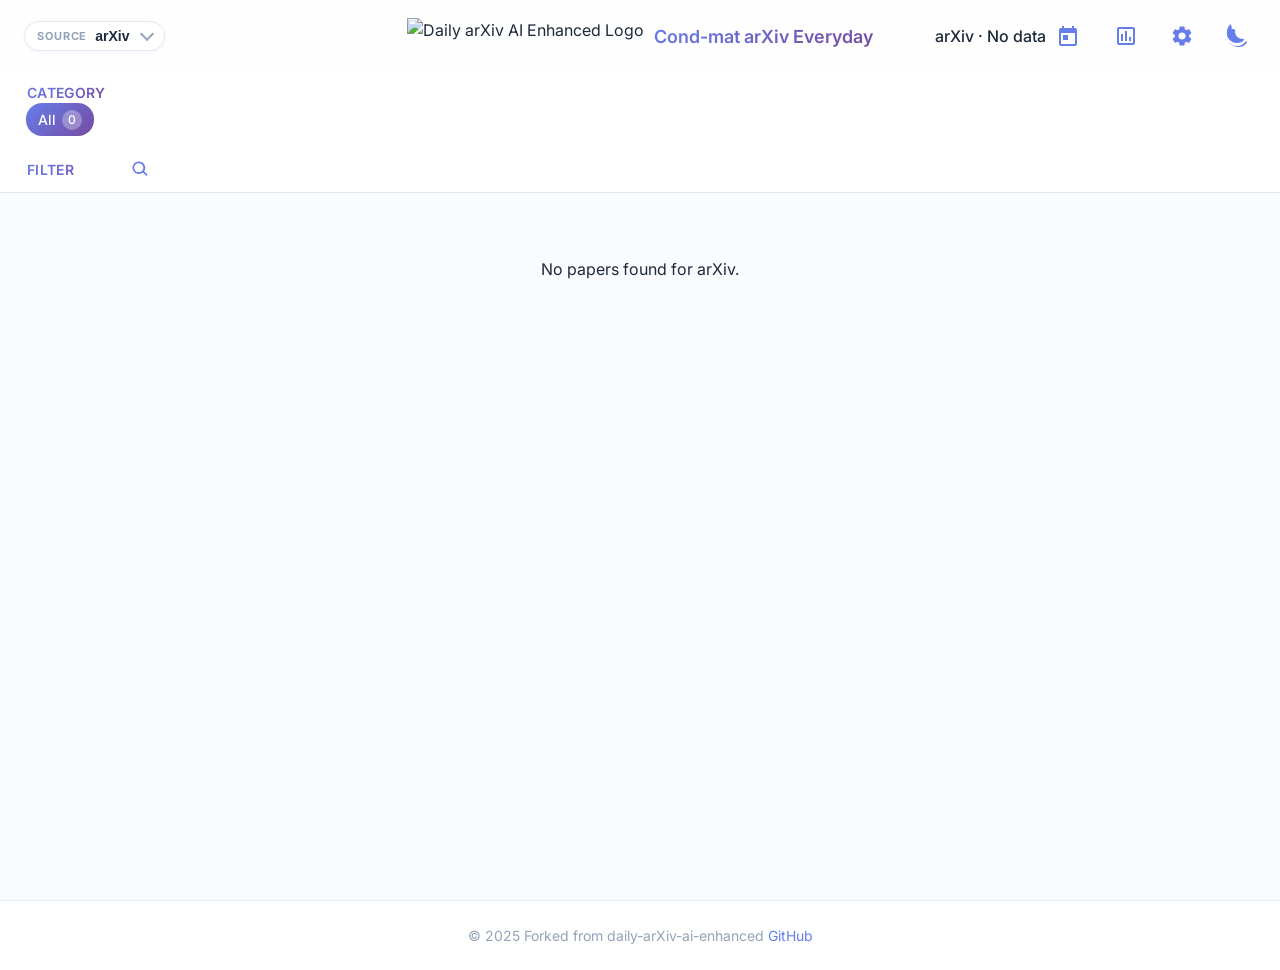
==== commit b3885519: "add aps" ====
--- a/index.html
+++ b/index.html
@@ -64,6 +64,12 @@
     <div class="app-container">
         <header>
             <div class="header-content">
+                <div class="header-side-left">
+                    <div class="data-source-selector">
+                        <label for="dataSourceSelect" class="data-source-label">Source</label>
+                        <select id="dataSourceSelect" class="data-source-select" aria-label="Select data source"></select>
+                    </div>
+                </div>
                 
                 <div class="header-center">
                     <a href="index.html" class="site-logo">
@@ -73,10 +79,6 @@
                 </div>
                 
                 <div class="header-controls">
-                    <div class="data-source-selector">
-                        <label for="dataSourceSelect" class="data-source-label">Source</label>
-                        <select id="dataSourceSelect" class="data-source-select" aria-label="Select data source"></select>
-                    </div>
                     <div class="date-selector">
                         <div class="date-display">
                             <span id="currentDate">Loading...</span>
--- a/css/styles.css
+++ b/css/styles.css
@@ -174,6 +174,13 @@
   width: 100%;
 }
 
+.header-side-left {
+  display: flex;
+  align-items: center;
+  gap: 16px;
+  min-width: 0;
+}
+
 .header-left {
   display: flex;
   align-items: center;
@@ -1434,6 +1441,8 @@
 @media (max-width: 768px) {
   .header-content {
     padding: 12px 16px;
+    flex-wrap: wrap;
+    justify-content: space-between;
   }
   
   .header-center {
@@ -1450,13 +1459,24 @@
     height: 30px;
   }
   
-  .header-left {
-    display: none;
-  }
-  
   .header-controls {
     margin-left: auto;
     gap: 10px;
+  }
+
+  .header-side-left {
+    order: 1;
+    flex: 1 1 auto;
+  }
+
+  .header-center {
+    order: 2;
+    width: auto;
+    margin-bottom: 0;
+  }
+
+  .header-controls {
+    order: 3;
   }
 
   .data-source-selector {
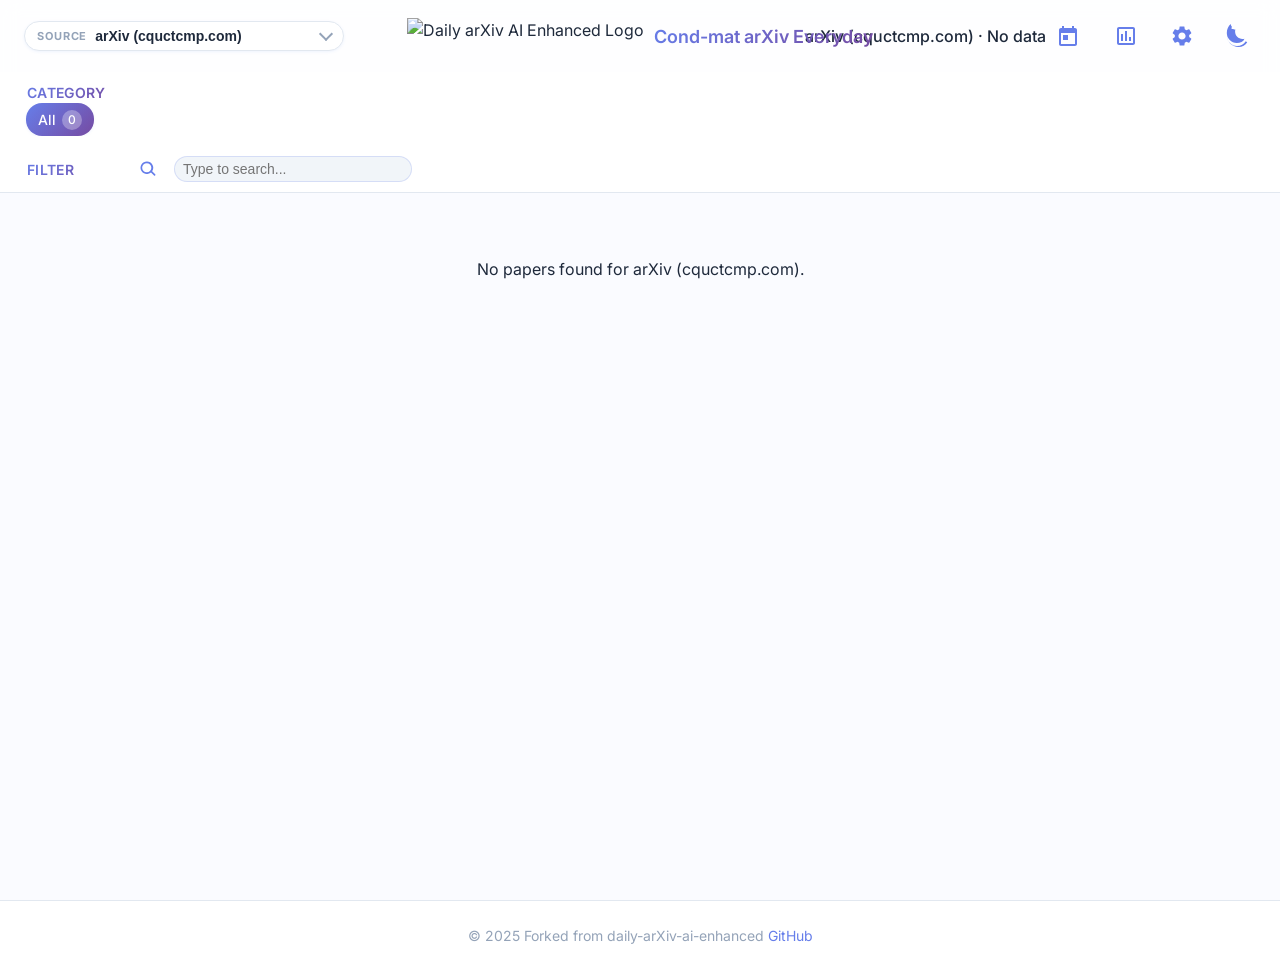
==== commit dd493c3b: "mod search bar" ====
--- a/index.html
+++ b/index.html
@@ -138,14 +138,14 @@
                 <!-- Filter Tag Container -->
                 <div class="filter-label-container">
                     <span class="filter-nav-label">Filter</span>
-                    <!-- Text Search (magnifier-triggered) -->
+                    <!-- Text Search -->
                     <div id="textSearchContainer" class="text-search">
                         <button id="textSearchToggle" class="icon-button" title="Search">
                             <svg width="20" height="20" viewBox="0 0 24 24" fill="none" xmlns="http://www.w3.org/2000/svg">
                                 <path d="M10.5 3a7.5 7.5 0 105.07 13.07l3.68 3.68a1 1 0 001.41-1.41l-3.68-3.68A7.5 7.5 0 0010.5 3zm0 2a5.5 5.5 0 110 11 5.5 5.5 0 010-11z" fill="currentColor"/>
                             </svg>
                         </button>
-                        <div class="search-input-wrapper" style="display: none;">
+                        <div class="search-input-wrapper">
                             <input id="textSearchInput" type="text" placeholder="Type to search..." aria-label="Search" />
                             <button id="textSearchClear" class="clear-x" title="Clear" style="display: none;">×</button>
                         </div>
--- a/css/styles.css
+++ b/css/styles.css
@@ -311,6 +311,7 @@
   border-radius: 999px;
   background-color: var(--card-bg-color);
   box-shadow: var(--shadow-sm);
+  cursor: pointer;
 }
 
 .data-source-selector::after {
@@ -345,6 +346,7 @@
   appearance: none;
   -webkit-appearance: none;
   padding-right: 4px;
+  cursor: pointer;
 }
 
 .date-selector {
@@ -489,6 +491,8 @@
   -ms-overflow-style: none;
   scrollbar-width: none;
   width: 100%;
+  min-width: 0;
+  flex: 1 1 auto;
   justify-content: flex-start; /* 改为左对齐 */
   flex-wrap: nowrap; /* 禁止换行 */
   white-space: nowrap; /* 确保内容不会换行 */
@@ -502,6 +506,8 @@
   align-items: center;
   gap: 8px;
   margin-right: 8px;
+  flex: 0 0 auto;
+  min-width: 0;
 }
 
 .text-search .search-input-wrapper {
@@ -512,6 +518,7 @@
   border: 1px solid var(--border-accent);
   border-radius: 16px;
   padding: 4px 8px;
+  flex: 0 0 auto;
 }
 
 #textSearchInput {
@@ -520,7 +527,8 @@
   background: transparent;
   font-size: 14px;
   color: var(--text-color);
-  width: 220px;
+  width: clamp(160px, 22vw, 220px);
+  min-width: 0;
 }
 
 .text-search .clear-x {
@@ -545,6 +553,7 @@
 .filter-label-container {
   display: flex;
   align-items: center;
+  gap: 8px;
   max-width: 1440px; /* 与main容器的max-width相同 */
   width: 100%;
   padding: 10px 24px 5px 24px; /* 与category标签容器保持一致 */
@@ -1439,6 +1448,26 @@
 }
 
 @media (max-width: 768px) {
+  .filter-label-container {
+    flex-wrap: wrap;
+    align-items: flex-start;
+    gap: 8px;
+    padding: 10px 16px 5px 16px;
+  }
+
+  .text-search {
+    width: 100%;
+    margin-right: 0;
+  }
+
+  .text-search .search-input-wrapper {
+    width: 100%;
+  }
+
+  #textSearchInput {
+    width: 100%;
+  }
+
   .header-content {
     padding: 12px 16px;
     flex-wrap: wrap;
@@ -1504,6 +1533,8 @@
   }
   
   .filter-scroll {
+    width: 100%;
+    min-width: 100%;
     padding: 0 16px 8px;
     margin-top: -4px;
     gap: 6px;
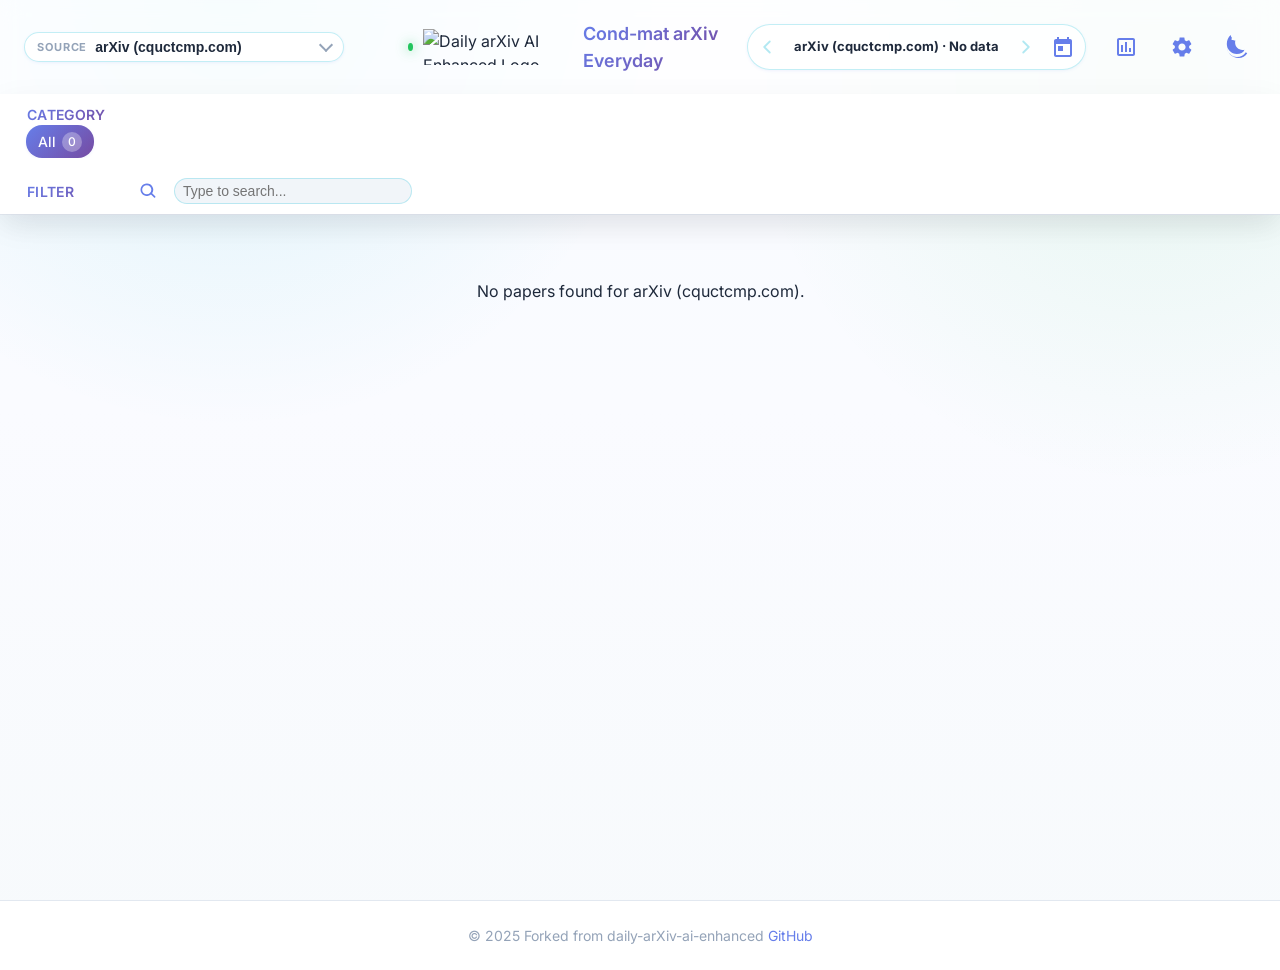
==== commit 2b7a7ca4: "feat: refine responsive paper UI" ====
--- a/index.html
+++ b/index.html
@@ -81,7 +81,17 @@
                 <div class="header-controls">
                     <div class="date-selector">
                         <div class="date-display">
+                            <button id="prevDateButton" class="icon-button date-step-button" title="Previous available date" aria-label="Previous available date">
+                                <svg width="22" height="22" viewBox="0 0 24 24" fill="none" xmlns="http://www.w3.org/2000/svg">
+                                    <path d="M15 6L9 12L15 18" stroke="currentColor" stroke-width="2" stroke-linecap="round" stroke-linejoin="round"/>
+                                </svg>
+                            </button>
                             <span id="currentDate">Loading...</span>
+                            <button id="nextDateButton" class="icon-button date-step-button" title="Next available date" aria-label="Next available date">
+                                <svg width="22" height="22" viewBox="0 0 24 24" fill="none" xmlns="http://www.w3.org/2000/svg">
+                                    <path d="M9 6L15 12L9 18" stroke="currentColor" stroke-width="2" stroke-linecap="round" stroke-linejoin="round"/>
+                                </svg>
+                            </button>
                             <button id="calendarButton" class="icon-button">
                                 <svg width="24" height="24" viewBox="0 0 24 24" fill="none" xmlns="http://www.w3.org/2000/svg">
                                     <path d="M19 4H18V2H16V4H8V2H6V4H5C3.89 4 3.01 4.9 3.01 6L3 20C3 21.1 3.89 22 5 22H19C20.1 22 21 21.1 21 20V6C21 4.9 20.1 4 19 4ZM19 20H5V9H19V20ZM7 11H12V16H7V11Z" fill="currentColor"/>
@@ -243,6 +253,12 @@
                                 <path d="M7 17L3 12L7 7M17 17L21 12L17 7M14 5L10 19" stroke="#a42c25" stroke-width="2" stroke-linecap="round" stroke-linejoin="round"/>
                             </svg>
                         </a>
+                        <button id="copyPaperLink" type="button" class="button icon-button" title="Copy paper link" aria-label="Copy paper link">
+                            <svg width="24" height="24" viewBox="0 0 24 24" fill="none" xmlns="http://www.w3.org/2000/svg">
+                                <path d="M10 13C10.43 13.57 11.05 14 12 14C13.38 14 14.11 13.03 14.88 12.02L16.45 9.95C17.21 8.94 17.03 7.51 16.03 6.75C15.03 5.98 13.6 6.17 12.84 7.17L12.2 8.02" stroke="currentColor" stroke-width="2" stroke-linecap="round"/>
+                                <path d="M14 11C13.57 10.43 12.95 10 12 10C10.62 10 9.89 10.97 9.12 11.98L7.55 14.05C6.79 15.06 6.97 16.49 7.97 17.25C8.97 18.02 10.4 17.83 11.16 16.83L11.8 15.98" stroke="currentColor" stroke-width="2" stroke-linecap="round"/>
+                            </svg>
+                        </button>
                         <a id="githubLink" href="#" target="_blank" class="button icon-button" title="Open GitHub" style="display: none;">
                             <svg width="24" height="24" viewBox="0 0 24 24" fill="none" xmlns="http://www.w3.org/2000/svg">
                                 <path fill-rule="evenodd" clip-rule="evenodd" d="M12 2C6.477 2 2 6.484 2 12.017c0 4.425 2.865 8.18 6.839 9.504.5.092.682-.217.682-.483 0-.237-.008-.868-.013-1.703-2.782.605-3.369-1.343-3.369-1.343-.454-1.158-1.11-1.466-1.11-1.466-.908-.62.069-.608.069-.608 1.003.07 1.531 1.032 1.531 1.032.892 1.53 2.341 1.088 2.91.832.092-.647.35-1.088.636-1.338-2.22-.253-4.555-1.113-4.555-4.951 0-1.093.39-1.988 1.029-2.688-.103-.253-.446-1.272.098-2.65 0 0 .84-.27 2.75 1.026A9.564 9.564 0 0112 6.844c.85.004 1.705.115 2.504.337 1.909-1.296 2.747-1.027 2.747-1.027.546 1.379.202 2.398.1 2.651.64.7 1.028 1.595 1.028 2.688 0 3.848-2.339 4.695-4.566 4.943.359.309.678.92.678 1.855 0 1.338-.012 2.419-.012 2.747 0 .268.18.58.688.482A10.019 10.019 0 0022 12.017C22 6.484 17.522 2 12 2z" fill="#a42c25"/>
--- a/css/styles.css
+++ b/css/styles.css
@@ -153,14 +153,11 @@
   backdrop-filter: blur(10px);
   -webkit-backdrop-filter: blur(10px);
   border-bottom: 1px solid var(--border-color);
-  max-height: 720px;
-  overflow: hidden;
-  will-change: max-height;
-  transition: max-height 0.28s ease, border-color 0.28s ease, background-color 0.28s ease;
+  transition: transform 0.28s ease, border-color 0.28s ease, background-color 0.28s ease;
 }
 
 body.header-collapsed header {
-  max-height: 0;
+  transform: translateY(-100%);
   border-bottom-color: transparent;
 }
 
@@ -370,8 +367,6 @@
   background-color: rgba(255, 255, 255, 0.8);
   backdrop-filter: blur(10px);
   -webkit-backdrop-filter: blur(10px);
-  position: sticky;
-  top: 70px;
   z-index: 10;
   min-height: 80px;
   display: flex;
@@ -883,7 +878,7 @@
   height: 100%;
   background-color: rgba(0, 0, 0, 0.5);
   z-index: 1000;
-  overflow-y: auto;
+  overflow: hidden;
   backdrop-filter: blur(5px);
   -webkit-backdrop-filter: blur(5px);
 }
@@ -891,7 +886,7 @@
 .paper-modal.active {
   display: flex;
   justify-content: center;
-  align-items: flex-start;
+  align-items: center;
 }
 
 .paper-modal-content {
@@ -900,11 +895,11 @@
   box-shadow: var(--shadow-md);
   box-sizing: border-box;
   width: 90%;
-  max-width: min(1400px, calc(100vw - 32px));
+  max-width: 100vw;
   min-width: 680px;
   min-height: 420px;
-  margin: 60px auto;
-  max-height: calc(100vh - 120px);
+  margin: 0;
+  max-height: 100vh;
   display: flex;
   flex-direction: column;
   position: relative;
@@ -2373,14 +2368,14 @@
   width: 32px;
   height: 32px;
   border-radius: 50%;
-  display: flex;
+  display: inline-flex;
   align-items: center;
   justify-content: center;
   font-size: 14px;
   box-shadow: 0 2px 4px rgba(102, 126, 234, 0.2);
-  position: absolute;
-  top: -12px;
-  left: -12px;
+  margin-right: 10px;
+  vertical-align: middle;
+  flex: 0 0 auto;
   z-index: 5;
 }
 
@@ -2658,3 +2653,470 @@
 body.theme-dark .category-nav {
   background-color: rgba(18, 24, 38, 0.8);
 }
+
+/* Refined responsive and tech UI layer */
+:root {
+  --tech-cyan: #06b6d4;
+  --tech-green: #22c55e;
+  --tech-ink: #0f172a;
+  --surface-glass: rgba(255, 255, 255, 0.78);
+  --tech-border: rgba(6, 182, 212, 0.24);
+  --tech-glow: 0 18px 40px rgba(6, 182, 212, 0.16);
+}
+
+body {
+  background:
+    radial-gradient(circle at 18% 0%, rgba(6, 182, 212, 0.12), transparent 30%),
+    radial-gradient(circle at 90% 8%, rgba(34, 197, 94, 0.09), transparent 28%),
+    linear-gradient(180deg, #f8fbff 0%, var(--background-color) 42%, #f7fafc 100%);
+}
+
+header,
+.category-nav {
+  background-color: var(--surface-glass);
+  box-shadow: 0 10px 32px rgba(15, 23, 42, 0.06);
+}
+
+.site-logo {
+  padding: 4px 8px;
+  border-radius: 999px;
+}
+
+.site-logo::before {
+  content: "";
+  width: 8px;
+  height: 8px;
+  border-radius: 50%;
+  background: var(--tech-green);
+  box-shadow: 0 0 12px rgba(34, 197, 94, 0.75);
+}
+
+.date-display {
+  min-height: 40px;
+  padding: 4px;
+  border: 1px solid var(--tech-border);
+  border-radius: 999px;
+  background: rgba(255, 255, 255, 0.7);
+  box-shadow: var(--shadow-sm);
+}
+
+#currentDate {
+  max-width: 320px;
+  padding: 0 8px;
+  color: var(--text-color);
+  font-size: 13px;
+  font-weight: 700;
+  white-space: nowrap;
+  overflow: hidden;
+  text-overflow: ellipsis;
+}
+
+.date-step-button {
+  width: 30px;
+  height: 30px;
+  color: var(--tech-cyan);
+}
+
+.date-step-button:disabled {
+  opacity: 0.3;
+  cursor: not-allowed;
+}
+
+.date-step-button:disabled:hover {
+  background: transparent;
+}
+
+.data-source-selector,
+.text-search .search-input-wrapper,
+.category-button,
+.filter-scroll .category-button {
+  border-color: var(--tech-border);
+}
+
+.paper-card {
+  border: 1px solid rgba(15, 23, 42, 0.06);
+  background:
+    linear-gradient(180deg, rgba(255, 255, 255, 0.96), rgba(255, 255, 255, 0.88)),
+    var(--card-bg-color);
+  box-shadow: 0 14px 36px rgba(15, 23, 42, 0.08);
+  isolation: isolate;
+}
+
+.paper-card::before {
+  content: "";
+  position: absolute;
+  inset: 0;
+  border-radius: inherit;
+  pointer-events: none;
+  background:
+    linear-gradient(135deg, rgba(6, 182, 212, 0.16), transparent 34%),
+    linear-gradient(315deg, rgba(34, 197, 94, 0.12), transparent 32%);
+  opacity: 0;
+  transition: opacity 0.2s ease;
+  z-index: -1;
+}
+
+.paper-card:hover {
+  border-color: var(--tech-border);
+  box-shadow: var(--tech-glow), 0 18px 40px rgba(15, 23, 42, 0.12);
+}
+
+.paper-card:hover::before {
+  opacity: 1;
+}
+
+.paper-card-index {
+  background: linear-gradient(135deg, var(--tech-ink), var(--tech-cyan));
+  box-shadow: 0 0 18px rgba(6, 182, 212, 0.34);
+}
+
+.category-tag {
+  border-color: rgba(6, 182, 212, 0.26);
+  background: rgba(6, 182, 212, 0.08);
+  color: #0f766e;
+}
+
+.paper-card-summary {
+  border-left-color: var(--tech-cyan);
+  background:
+    linear-gradient(90deg, rgba(6, 182, 212, 0.08), rgba(34, 197, 94, 0.04));
+}
+
+.paper-card-actions {
+  display: inline-flex;
+  align-items: center;
+  gap: 8px;
+  margin-left: 12px;
+}
+
+.paper-card-copy {
+  width: 32px;
+  height: 32px;
+  display: inline-flex;
+  align-items: center;
+  justify-content: center;
+  border: 1px solid var(--tech-border);
+  border-radius: 999px;
+  color: var(--tech-cyan);
+  background: rgba(6, 182, 212, 0.08);
+  transition: transform 0.2s ease, background-color 0.2s ease, color 0.2s ease;
+}
+
+.paper-card-copy:hover,
+.paper-card-copy.copied,
+#copyPaperLink.copied {
+  color: white;
+  background: linear-gradient(135deg, var(--tech-cyan), var(--tech-green));
+  transform: translateY(-1px);
+}
+
+.paper-modal-content {
+  border: 1px solid var(--tech-border);
+  box-shadow: 0 24px 80px rgba(15, 23, 42, 0.26), 0 0 50px rgba(6, 182, 212, 0.12);
+}
+
+.paper-modal-header,
+.paper-modal-footer {
+  background:
+    linear-gradient(90deg, rgba(6, 182, 212, 0.08), rgba(34, 197, 94, 0.05)),
+    var(--card-bg-color);
+}
+
+.paper-modal-footer .button.icon-button {
+  border: 1px solid transparent;
+  border-radius: 12px;
+}
+
+.paper-modal-footer .button.icon-button:hover {
+  border-color: var(--tech-border);
+  background: rgba(6, 182, 212, 0.08);
+}
+
+@media (min-width: 769px) {
+  .header-content {
+    display: grid;
+    grid-template-columns: minmax(220px, 360px) minmax(260px, 1fr) auto;
+    gap: 16px;
+  }
+
+  .header-side-left {
+    grid-column: 1;
+  }
+
+  .header-center {
+    position: static;
+    grid-column: 2;
+    transform: none;
+    min-width: 0;
+  }
+
+  .header-controls {
+    grid-column: 3;
+    min-width: 0;
+  }
+
+  #currentDate {
+    max-width: 240px;
+  }
+}
+
+body.theme-dark {
+  --surface-glass: rgba(15, 23, 42, 0.82);
+  --tech-border: rgba(34, 211, 238, 0.26);
+  --tech-glow: 0 18px 44px rgba(34, 211, 238, 0.14);
+  background:
+    radial-gradient(circle at 16% 0%, rgba(34, 211, 238, 0.15), transparent 31%),
+    radial-gradient(circle at 86% 8%, rgba(34, 197, 94, 0.1), transparent 28%),
+    linear-gradient(180deg, #07111f 0%, var(--background-color) 52%, #0b1220 100%);
+}
+
+body.theme-dark .date-display,
+body.theme-dark .paper-card {
+  background:
+    linear-gradient(180deg, rgba(30, 41, 59, 0.96), rgba(15, 23, 42, 0.88)),
+    var(--card-bg-color);
+}
+
+body.theme-dark .category-tag {
+  color: #67e8f9;
+  background: rgba(34, 211, 238, 0.1);
+}
+
+@media (max-width: 768px) {
+  body {
+    background:
+      radial-gradient(circle at 12% 0%, rgba(6, 182, 212, 0.14), transparent 36%),
+      linear-gradient(180deg, #f8fbff 0%, var(--background-color) 100%);
+  }
+
+  header {
+    position: sticky;
+  }
+
+  .header-content {
+    display: grid;
+    grid-template-columns: minmax(0, 1fr) auto;
+    gap: 10px;
+    padding: 10px 12px;
+  }
+
+  .header-side-left {
+    order: 1;
+    grid-column: 1;
+    width: 100%;
+  }
+
+  .header-center {
+    order: 2;
+    grid-column: 2;
+    justify-content: flex-end;
+  }
+
+  .header-controls {
+    order: 3;
+    grid-column: 1 / -1;
+    width: 100%;
+    justify-content: space-between;
+    gap: 8px;
+  }
+
+  .date-selector {
+    flex: 1 1 auto;
+    min-width: 0;
+  }
+
+  .date-display {
+    width: 100%;
+    justify-content: space-between;
+  }
+
+  #currentDate {
+    flex: 1 1 auto;
+    max-width: none;
+    text-align: center;
+    font-size: 12px;
+  }
+
+  .header-controls > .icon-button,
+  .header-controls > a.icon-button,
+  #themeToggle,
+  #logoutButton {
+    width: 34px;
+    height: 34px;
+    flex: 0 0 auto;
+  }
+
+  .category-nav {
+    min-height: 0;
+  }
+
+  .filter-label-container {
+    align-items: stretch;
+    gap: 8px;
+    padding: 8px 12px;
+  }
+
+  .filter-nav-label {
+    min-width: 0;
+  }
+
+  .text-search {
+    width: 100%;
+    margin-right: 0;
+  }
+
+  .text-search .search-input-wrapper {
+    flex: 1 1 auto;
+  }
+
+  .filter-scroll {
+    padding: 0 0 4px;
+  }
+
+  main {
+    padding: 0 12px 18px;
+  }
+
+  .paper-container {
+    grid-template-columns: 1fr;
+    gap: 16px;
+    margin-top: 14px;
+  }
+
+  .paper-card {
+    border-radius: 14px;
+  }
+
+  .paper-card-header,
+  .paper-card-body {
+    padding: 14px;
+  }
+
+  .paper-card-title {
+    font-size: 15px;
+    line-height: 1.45;
+  }
+
+  .paper-card-authors,
+  .paper-card-summary {
+    font-size: 13px;
+  }
+
+  .paper-card-footer {
+    align-items: flex-end;
+    gap: 10px;
+  }
+
+  .paper-card-actions {
+    gap: 6px;
+  }
+
+  .paper-card-copy {
+    width: 34px;
+    height: 34px;
+  }
+
+  .list-view .paper-card {
+    flex-direction: column;
+    align-items: stretch;
+    padding: 0;
+    gap: 0;
+  }
+
+  .list-view .paper-card-index {
+    position: absolute;
+    top: -10px;
+    left: -10px;
+    margin: 0;
+  }
+
+  .paper-modal.active {
+    align-items: stretch;
+  }
+
+  .paper-modal-content {
+    width: 100%;
+    height: 100%;
+    max-height: 100vh;
+    border-radius: 0;
+  }
+
+  .paper-modal-header {
+    padding: 12px;
+    gap: 10px;
+  }
+
+  .paper-modal-header h2 {
+    font-size: 16px;
+    line-height: 1.35;
+  }
+
+  .paper-modal-body {
+    padding: 14px;
+  }
+
+  .paper-modal-body p {
+    font-size: 14px;
+  }
+
+  .paper-modal-footer {
+    padding: 10px 12px 14px;
+  }
+
+  .navigation-hint {
+    display: none;
+  }
+
+  .paper-modal-buttons {
+    display: grid;
+    grid-template-columns: repeat(6, minmax(38px, 1fr));
+    width: 100%;
+  }
+
+  .paper-modal-nav-buttons {
+    display: contents;
+  }
+
+  .paper-modal-footer .button.icon-button {
+    width: 100%;
+    height: 40px;
+  }
+
+  .paper-modal-footer #paperLink svg {
+    width: 54px;
+  }
+
+  .pdf-container iframe {
+    height: 70vh;
+  }
+}
+
+@media (max-width: 420px) {
+  .header-content {
+    grid-template-columns: minmax(0, 1fr) 42px;
+  }
+
+  .data-source-selector {
+    width: 100%;
+  }
+
+  .date-step-button {
+    width: 28px;
+    height: 28px;
+  }
+
+  #currentDate {
+    font-size: 11px;
+    padding: 0 4px;
+  }
+
+  .paper-card-index {
+    width: 26px;
+    height: 26px;
+    font-size: 12px;
+  }
+
+  .paper-modal-buttons {
+    grid-template-columns: repeat(3, minmax(42px, 1fr));
+  }
+}
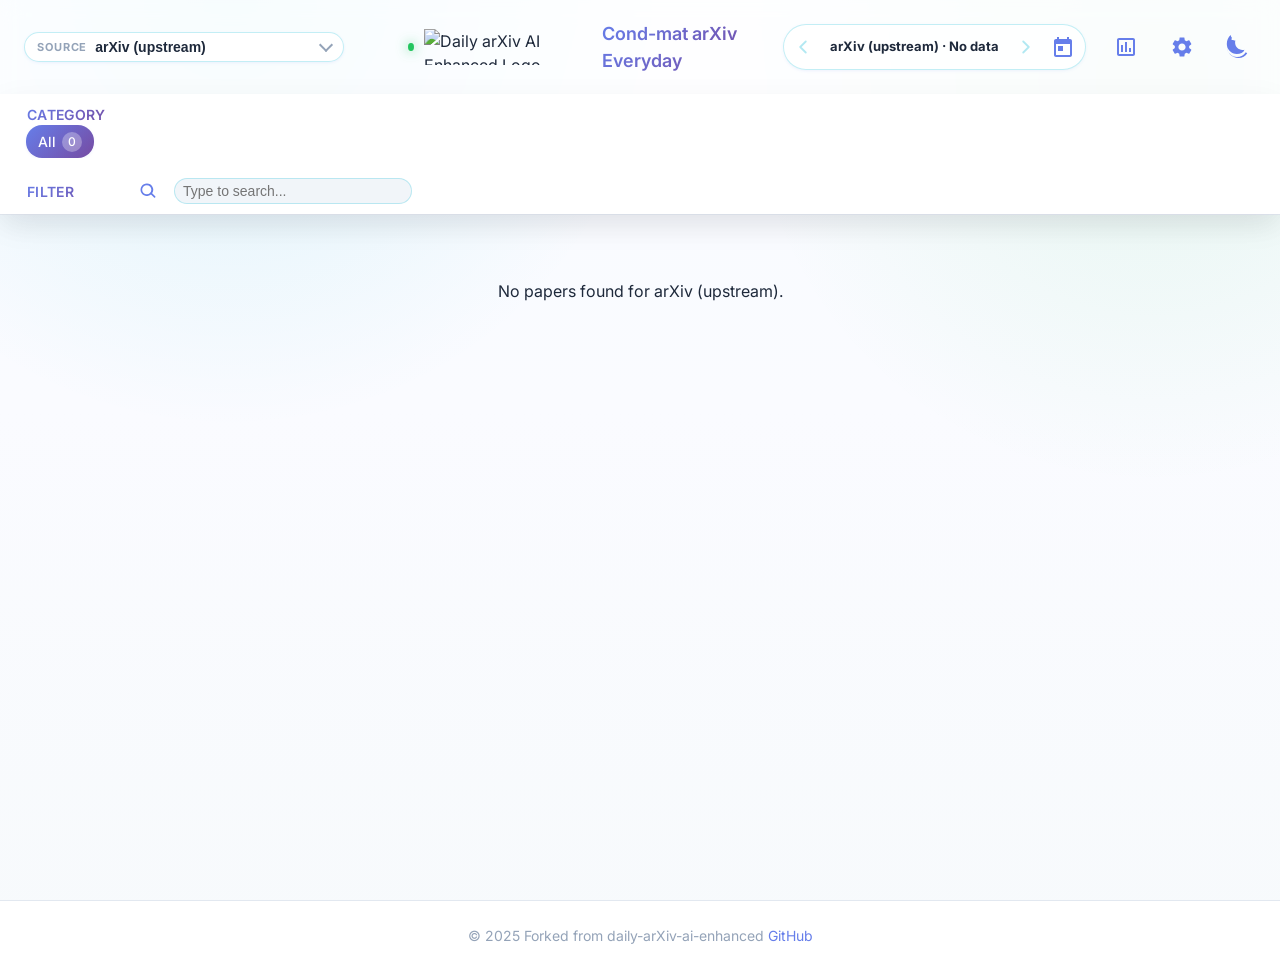
==== commit 8de3e4ee: "fix: open APS papers in detail view" ====
--- a/index.html
+++ b/index.html
@@ -264,9 +264,11 @@
                                 <path fill-rule="evenodd" clip-rule="evenodd" d="M12 2C6.477 2 2 6.484 2 12.017c0 4.425 2.865 8.18 6.839 9.504.5.092.682-.217.682-.483 0-.237-.008-.868-.013-1.703-2.782.605-3.369-1.343-3.369-1.343-.454-1.158-1.11-1.466-1.11-1.466-.908-.62.069-.608.069-.608 1.003.07 1.531 1.032 1.531 1.032.892 1.53 2.341 1.088 2.91.832.092-.647.35-1.088.636-1.338-2.22-.253-4.555-1.113-4.555-4.951 0-1.093.39-1.988 1.029-2.688-.103-.253-.446-1.272.098-2.65 0 0 .84-.27 2.75 1.026A9.564 9.564 0 0112 6.844c.85.004 1.705.115 2.504.337 1.909-1.296 2.747-1.027 2.747-1.027.546 1.379.202 2.398.1 2.651.64.7 1.028 1.595 1.028 2.688 0 3.848-2.339 4.695-4.566 4.943.359.309.678.92.678 1.855 0 1.338-.012 2.419-.012 2.747 0 .268.18.58.688.482A10.019 10.019 0 0022 12.017C22 6.484 17.522 2 12 2z" fill="#a42c25"/>
                             </svg>
                         </a>
-                        <a id="paperLink" href="#" target="_blank" class="button icon-button primary" title="Open in arXiv">
-                            <svg width="24" height="24" viewBox="0 0 246.978 110.119" fill="none" xmlns="http://www.w3.org/2000/svg">
-                                <path d="M134.811 46.23l24.36-29.89c1.492-1.989 2.2-3.03 1.492-4.723a5.142 5.142 0 0 0-4.481-3.161h0a4.024 4.024 0 0 0-3.008 1.108L127.035 37.824zM168.108 102.071l-32.363-38.283-.972 1.033-7.789-9.214-7.743-9.357-4.695 5.076a4.769 4.769 0 0 0 .015 6.53l47.786 51.074a3.913 3.913 0 0 0 3.137 1.192 4.394 4.394 0 0 0 4.027-2.818c.724-1.73-.076-3.441-1.403-5.233zM121.05 64.817l6.052 6.485-26.553 28.128a2.98 2.98 0 0 1-2.275 1.194 3.449 3.449 0 0 1-3.241-2.144c-.513-1.231.166-3.15 1.122-4.168l.023-.024.021-.026 24.851-29.448m-.047-1.882l-25.76 30.524c-1.286 1.372-2.084 3.777-1.365 5.5a4.705 4.705 0 0 0 4.4 2.914 4.191 4.191 0 0 0 3.161-1.563l27.382-29.007-7.814-8.372zM69.406 31.884c1.859 0 3.1 1.24 3.985 3.453 1.062-2.213 2.568-3.453 4.694-3.453h14.878a4.062 4.062 0 0 1 4.074 4.074v7.828c0 2.656-1.327 4.074-4.074 4.074-2.656 0-4.074-1.418-4.074-4.074V40.03H78.35a2.411 2.411 0 0 0-2.656 2.745v27.188h10.007c2.658 0 4.074 1.329 4.074 4.074s-1.416 4.074-4.074 4.074H59.311c-2.659 0-3.986-1.328-3.986-4.074s1.327-4.074 3.986-4.074h8.236V40.03h-7.263c-2.656 0-3.985-1.329-3.985-4.074 0-2.658 1.329-4.074 3.985-4.074zM181.068 31.884c2.656 0 4.074 1.416 4.074 4.074v34.007h10.1c2.746 0 4.074 1.329 4.074 4.074s-1.328 4.074-4.074 4.074h-28.607c-2.656 0-4.074-1.328-4.074-4.074s1.418-4.074 4.074-4.074h10.362V40.03h-8.533c-2.744 0-4.073-1.329-4.073-4.074 0-2.658 1.329-4.074 4.073-4.074zm4.22-17.615a5.859 5.859 0 1 1-5.819-5.819 5.9 5.9 0 0 1 5.819 5.819zM246.978 35.958a4.589 4.589 0 0 1-.267 1.594L231.835 75.63a3.722 3.722 0 0 1-3.721 2.48h-5.933a3.689 3.689 0 0 1-3.808-2.48l-15.055-38.081a3.23 3.23 0 0 1-.355-1.594 4.084 4.084 0 0 1 4.164-4.074 3.8 3.8 0 0 1 3.718 2.656l14.348 36.134 13.9-36.134a3.8 3.8 0 0 1 3.72-2.656 4.084 4.084 0 0 1 4.165 4.077zM32.445 31.884c5.018 0 8.206 3.312 8.206 8.4v37.831H5.143A4.813 4.813 0 0 1 0 73.186V60.157a8.256 8.256 0 0 1 7-8.148l25.507-3.572v-8.4H4.141A4.014 4.014 0 0 1 0 35.958c0-2.87 2.143-4.074 4.355-4.074zm.059 38.081V56.672l-24.354 3.4v9.9zM90.373 1.25h.077c1 .024 2.236 1.245 2.589 1.669l.023.028.024.026 46.664 50.433a3.173 3.173 0 0 1-.034 4.336l-4.893 5.2-6.876-8.134L88.487 7.13c-1.508-2.166-1.617-2.836-1.191-3.858a3.353 3.353 0 0 1 3.077-2.02m0-1.25a4.606 4.606 0 0 0-4.231 2.789c-.705 1.692-.2 2.88 1.349 5.1l39.493 47.722 7.789 9.214 5.853-6.221a4.417 4.417 0 0 0 .042-6.042L94.004 2.13S92.291.05 90.48.006z" fill="#a42c25"/>
+                        <a id="paperLink" href="#" target="_blank" class="button icon-button primary" title="Open article link">
+                            <svg width="24" height="24" viewBox="0 0 24 24" fill="none" aria-hidden="true" xmlns="http://www.w3.org/2000/svg">
+                                <path d="M14 5H19V10" stroke="currentColor" stroke-width="2" stroke-linecap="round" stroke-linejoin="round"/>
+                                <path d="M13 11L19 5" stroke="currentColor" stroke-width="2" stroke-linecap="round" stroke-linejoin="round"/>
+                                <path d="M11 7H7C5.9 7 5 7.9 5 9V17C5 18.1 5.9 19 7 19H15C16.1 19 17 18.1 17 17V13" stroke="currentColor" stroke-width="2" stroke-linecap="round" stroke-linejoin="round"/>
                             </svg>
                         </a>
                     </div>
--- a/css/styles.css
+++ b/css/styles.css
@@ -1030,15 +1030,16 @@
   transform: translateY(-1px);
 }
 
-/* Special styling for arXiv logo */
+/* Article link button */
 .paper-modal-footer #paperLink svg {
-  width: 60px;
-  height: 27px;
-  margin: -2px -10px;
+  width: 22px;
+  height: 22px;
+  margin: 0;
 }
 
 .paper-modal-footer .button.icon-button.primary {
-  background: none;
+  color: var(--tech-cyan);
+  background: rgba(6, 182, 212, 0.08);
 }
 
 .paper-modal-footer .button.icon-button.primary:hover {
@@ -3068,22 +3069,38 @@
   }
 
   .paper-modal-buttons {
-    display: grid;
-    grid-template-columns: repeat(6, minmax(38px, 1fr));
+    display: flex;
+    justify-content: space-between;
     width: 100%;
+    gap: 6px;
   }
 
   .paper-modal-nav-buttons {
-    display: contents;
+    display: flex;
+    gap: 6px;
+  }
+
+  .paper-modal-footer #pdfLink,
+  .paper-modal-footer #htmlLink,
+  .paper-modal-footer #githubLink {
+    display: none !important;
   }
 
   .paper-modal-footer .button.icon-button {
-    width: 100%;
-    height: 40px;
-  }
-
-  .paper-modal-footer #paperLink svg {
-    width: 54px;
+    width: 36px;
+    height: 36px;
+    min-width: 36px;
+    padding: 7px;
+    border-radius: 10px;
+  }
+
+  .paper-modal-footer .button.icon-button svg {
+    width: 18px;
+    height: 18px;
+  }
+
+  .paper-modal-footer #kimiChatLink text {
+    font-size: 12px;
   }
 
   .pdf-container iframe {
@@ -3116,7 +3133,9 @@
     font-size: 12px;
   }
 
-  .paper-modal-buttons {
-    grid-template-columns: repeat(3, minmax(42px, 1fr));
-  }
-}
+  .paper-modal-footer .button.icon-button {
+    width: 34px;
+    height: 34px;
+    min-width: 34px;
+  }
+}
